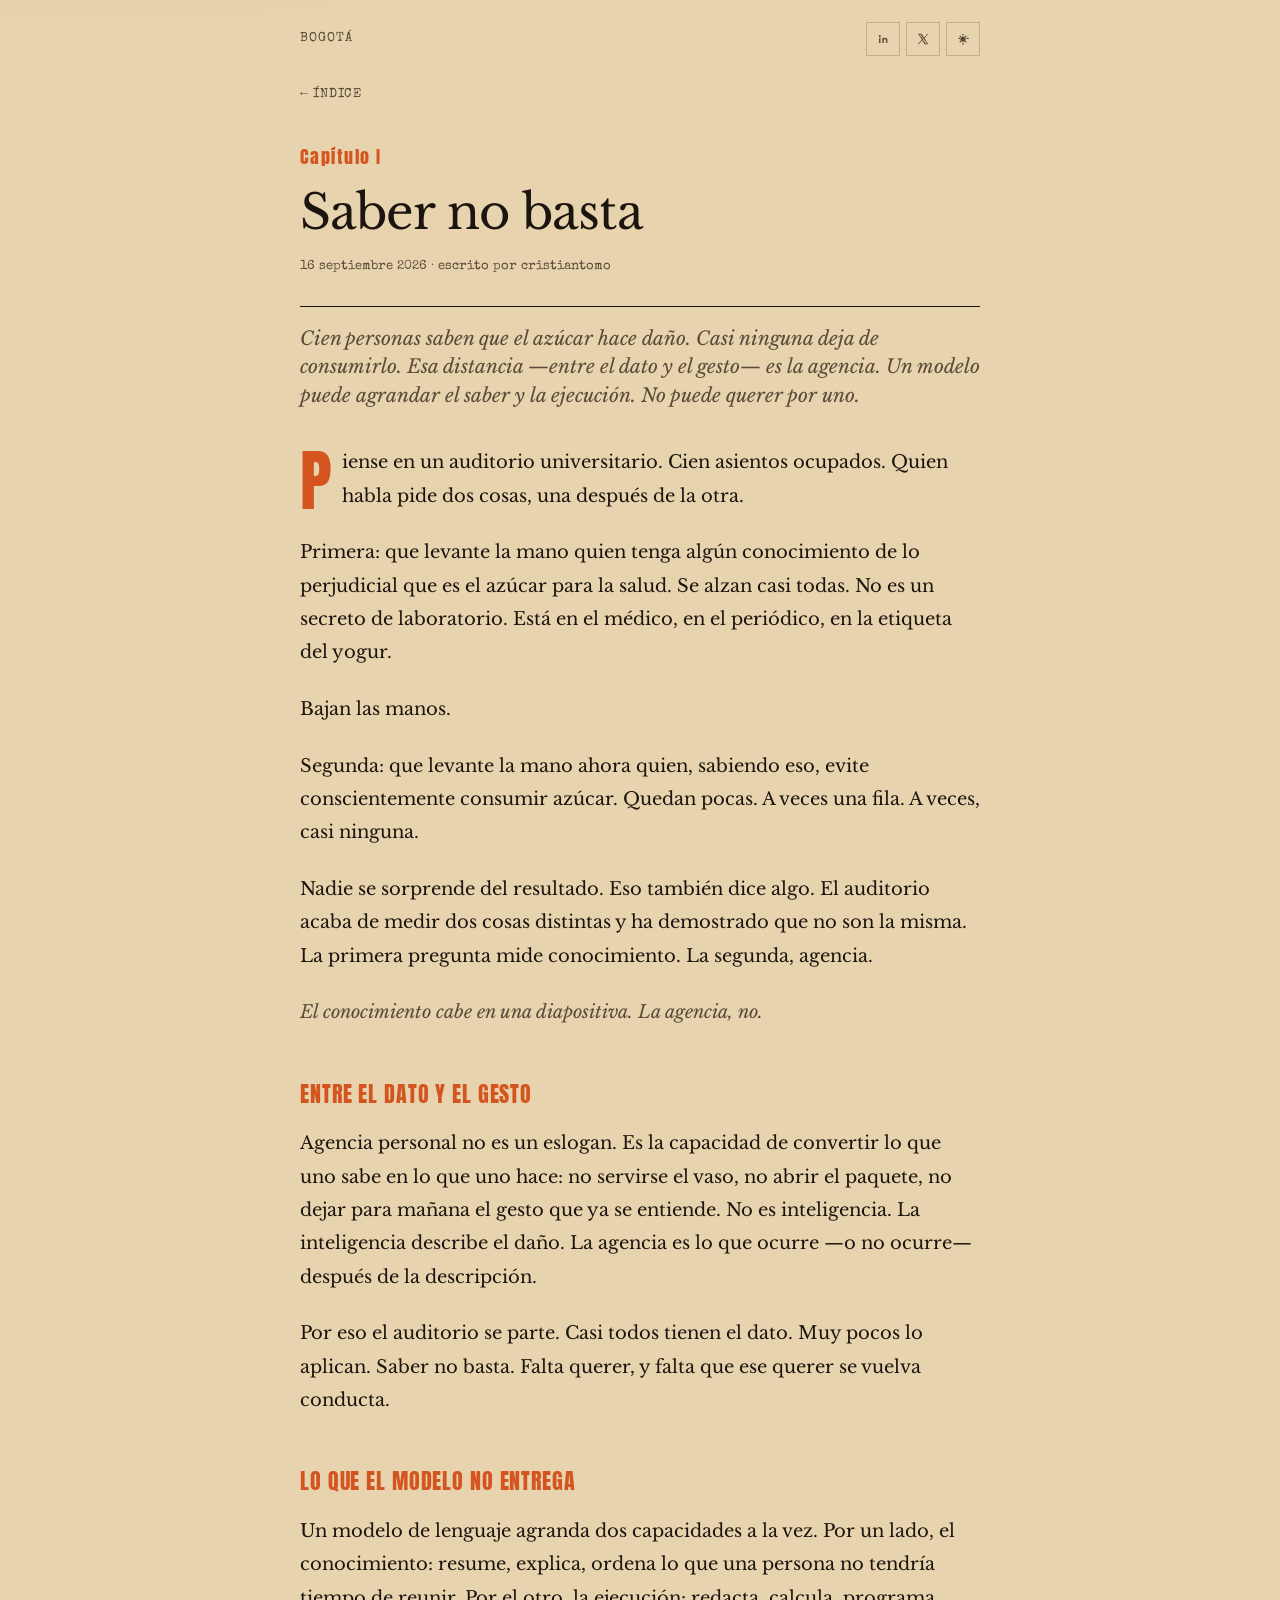
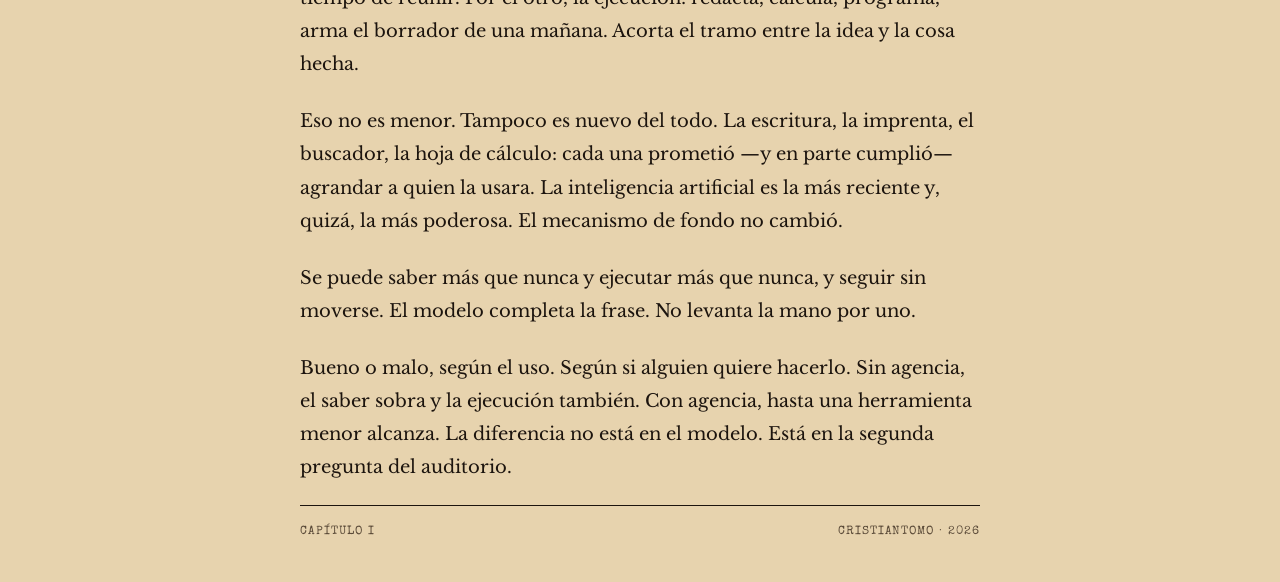
==== agencia.html @ 36dd3408 "Primera versión del blog Inteligencia Natural. Índice, plantilla de entradas, primera nota sobre age" ====
<!DOCTYPE html>
<html lang="es" data-theme="light">
<head>
  <meta charset="UTF-8">
  <meta name="viewport" content="width=device-width, initial-scale=1.0">
  <title>Saber no basta — Inteligencia Natural</title>
  <link rel="preconnect" href="https://fonts.googleapis.com">
  <link rel="preconnect" href="https://fonts.gstatic.com" crossorigin>
  <link href="https://fonts.googleapis.com/css2?family=Anton&family=Libre+Baskerville:ital,wght@0,400;0,700;1,400&family=Special+Elite&display=swap" rel="stylesheet">
  <link rel="stylesheet" href="styles.css">
</head>
<body>
  <header class="site-header">
    <div class="wrap-narrow header-bar">
      <a class="brand" href="index.html">Bogotá</a>
      <div class="header-actions">
        <a class="icon-btn" href="https://www.linkedin.com/" target="_blank" rel="noopener noreferrer" aria-label="LinkedIn">
          <svg viewBox="0 0 24 24" aria-hidden="true"><path d="M6.5 8.5A1.75 1.75 0 1 1 6.5 5a1.75 1.75 0 0 1 0 3.5ZM5.25 10h2.5v9h-2.5v-9ZM10.25 10H13v1.23c.4-.78 1.4-1.48 2.88-1.48 3.08 0 3.62 1.86 3.62 4.66V19h-2.5v-4.2c0-1.2-.02-2.74-1.67-2.74-1.67 0-1.93 1.3-1.93 2.65V19h-2.5v-9Z"/></svg>
        </a>
        <a class="icon-btn" href="https://x.com/" target="_blank" rel="noopener noreferrer" aria-label="Twitter / X">
          <svg viewBox="0 0 24 24" aria-hidden="true"><path d="M14.7 10.3 21.2 3h-1.54l-5.66 6.35L9.5 3H3.2l6.82 9.73L3.2 21h1.54l5.96-6.7L14.5 21h6.3l-6.1-10.7Zm-2.1 2.37-.7-.97L5.3 4.17h2.36l4.45 6.2.69.97 5.8 8.08h-2.36l-4.64-6.75Z"/></svg>
        </a>
        <button class="icon-btn" id="theme-toggle" type="button" aria-label="Cambiar tema">
          <svg viewBox="0 0 24 24" aria-hidden="true"><path d="M12 3a1 1 0 0 1 1 1v1.2a1 1 0 1 1-2 0V4a1 1 0 0 1 1-1Zm0 14.8a1 1 0 0 1 1 1V21a1 1 0 1 1-2 0v-2.2a1 1 0 0 1 1-1ZM4 11a1 1 0 0 1 1-1h1.2a1 1 0 1 1 0 2H5a1 1 0 0 1-1-1Zm13.8 0a1 1 0 0 1 1-1H21a1 1 0 1 1 0 2h-2.2a1 1 0 0 1-1-1ZM6.22 6.22a1 1 0 0 1 1.42 0l.85.85a1 1 0 0 1-1.42 1.42l-.85-.85a1 1 0 0 1 0-1.42Zm9.29 9.29a1 1 0 0 1 1.42 0l.85.85a1 1 0 1 1-1.42 1.42l-.85-.85a1 1 0 0 1 0-1.42ZM17.78 6.22a1 1 0 0 1 0 1.42l-.85.85a1 1 0 1 1-1.42-1.42l.85-.85a1 1 0 0 1 1.42 0ZM8.49 15.51a1 1 0 0 1 0 1.42l-.85.85a1 1 0 1 1-1.42-1.42l.85-.85a1 1 0 0 1 1.42 0ZM12 7.5A4.5 4.5 0 1 1 7.5 12 4.5 4.5 0 0 1 12 7.5Z"/></svg>
        </button>
      </div>
    </div>
  </header>

  <main class="wrap-narrow">
    <a class="back" href="index.html">← Índice</a>

    <header class="article-header">
      <p class="chapter-label">Capítulo I</p>
      <h1>Saber no basta</h1>
      <p class="dateline">16 septiembre 2026 · escrito por cristiantomo</p>
      <p class="summary">Cien personas saben que el azúcar hace daño. Casi ninguna deja de consumirlo. Esa distancia —entre el dato y el gesto— es la agencia. Un modelo puede agrandar el saber y la ejecución. No puede querer por uno.</p>
    </header>

    <article class="article-body">
      <p>Piense en un auditorio universitario. Cien asientos ocupados. Quien habla pide dos cosas, una después de la otra.</p>
      <p>Primera: que levante la mano quien tenga algún conocimiento de lo perjudicial que es el azúcar para la salud. Se alzan casi todas. No es un secreto de laboratorio. Está en el médico, en el periódico, en la etiqueta del yogur.</p>
      <p>Bajan las manos.</p>
      <p>Segunda: que levante la mano ahora quien, sabiendo eso, evite conscientemente consumir azúcar. Quedan pocas. A veces una fila. A veces, casi ninguna.</p>
      <p>Nadie se sorprende del resultado. Eso también dice algo. El auditorio acaba de medir dos cosas distintas y ha demostrado que no son la misma. La primera pregunta mide conocimiento. La segunda, agencia.</p>
      <p class="ash">El conocimiento cabe en una diapositiva. La agencia, no.</p>
      <h2>Entre el dato y el gesto</h2>
      <p>Agencia personal no es un eslogan. Es la capacidad de convertir lo que uno sabe en lo que uno hace: no servirse el vaso, no abrir el paquete, no dejar para mañana el gesto que ya se entiende. No es inteligencia. La inteligencia describe el daño. La agencia es lo que ocurre —o no ocurre— después de la descripción.</p>
      <p>Por eso el auditorio se parte. Casi todos tienen el dato. Muy pocos lo aplican. Saber no basta. Falta querer, y falta que ese querer se vuelva conducta.</p>
      <h2>Lo que el modelo no entrega</h2>
      <p>Un modelo de lenguaje agranda dos capacidades a la vez. Por un lado, el conocimiento: resume, explica, ordena lo que una persona no tendría tiempo de reunir. Por el otro, la ejecución: redacta, calcula, programa, arma el borrador de una mañana. Acorta el tramo entre la idea y la cosa hecha.</p>
      <p>Eso no es menor. Tampoco es nuevo del todo. La escritura, la imprenta, el buscador, la hoja de cálculo: cada una prometió —y en parte cumplió— agrandar a quien la usara. La inteligencia artificial es la más reciente y, quizá, la más poderosa. El mecanismo de fondo no cambió.</p>
      <p>Se puede saber más que nunca y ejecutar más que nunca, y seguir sin moverse. El modelo completa la frase. No levanta la mano por uno.</p>
      <p>Bueno o malo, según el uso. Según si alguien quiere hacerlo. Sin agencia, el saber sobra y la ejecución también. Con agencia, hasta una herramienta menor alcanza. La diferencia no está en el modelo. Está en la segunda pregunta del auditorio.</p>
    </article>
  </main>

  <div class="wrap-narrow">
    <footer>
      <span>Capítulo I</span>
      <span>cristiantomo · 2026</span>
    </footer>
  </div>

  <script src="theme.js"></script>
</body>
</html>
---- styles.css ----
:root {
  --paper: #e7d3ae;
  --paper-2: #ddc49a;
  --ink: #1c140e;
  --ink-soft: #5a4a38;
  --sunset: #d4551f;
  --whiskey: #2a1b13;
  --pool: #2a5360;
  --line: #c7ad80;
  --max: 680px;
  --wide: 920px;
}

[data-theme="dark"] {
  --paper: #1c140e;
  --paper-2: #2a1b13;
  --ink: #ead7b4;
  --ink-soft: #b79a72;
  --sunset: #e86a36;
  --whiskey: #120c08;
  --pool: #8eb4c0;
  --line: #4a3826;
}

* {
  box-sizing: border-box;
  margin: 0;
  padding: 0;
}

html {
  scroll-behavior: smooth;
}

body {
  font-family: "Libre Baskerville", Georgia, serif;
  background:
    radial-gradient(1200px 500px at 10% -10%, rgba(212, 85, 31, 0.16), transparent 50%),
    var(--paper);
  color: var(--ink);
  min-height: 100vh;
  line-height: 1.7;
  -webkit-font-smoothing: antialiased;
}

a {
  color: inherit;
  text-decoration: none;
}

.wrap {
  width: min(var(--wide), calc(100% - 56px));
  margin: 0 auto;
}

.wrap-narrow {
  width: min(var(--max), calc(100% - 56px));
  margin: 0 auto;
}

.stamp {
  font-family: "Special Elite", "Courier New", monospace;
}

/* Header */
.site-header {
  padding: 22px 0 18px;
}

.header-bar {
  display: flex;
  align-items: center;
  justify-content: space-between;
  gap: 16px;
}

.brand {
  font-family: "Special Elite", "Courier New", monospace;
  font-size: 13px;
  letter-spacing: 0.08em;
  text-transform: uppercase;
  color: var(--ink-soft);
}

.brand:hover {
  color: var(--sunset);
}

.header-actions {
  display: flex;
  gap: 6px;
}

.icon-btn {
  width: 34px;
  height: 34px;
  display: grid;
  place-items: center;
  border: 1px solid var(--line);
  background: transparent;
  color: var(--ink-soft);
  cursor: pointer;
}

.icon-btn:hover {
  color: var(--ink);
  border-color: var(--ink);
}

.icon-btn svg {
  width: 14px;
  height: 14px;
  fill: currentColor;
}

/* Cover — paperback */
.cover {
  padding: 40px 0 20px;
}

.cover-kicker {
  font-family: "Special Elite", "Courier New", monospace;
  font-size: 13px;
  letter-spacing: 0.14em;
  text-transform: uppercase;
  color: var(--sunset);
  margin-bottom: 18px;
}

.cover h1 {
  font-family: "Anton", Impact, sans-serif;
  font-weight: 400;
  font-size: clamp(52px, 11vw, 104px);
  letter-spacing: 0.01em;
  line-height: 0.86;
  text-transform: uppercase;
}

.cover h1 span {
  color: var(--sunset);
}

.dedication {
  margin-top: 28px;
  max-width: 28ch;
  font-size: 18px;
  font-style: italic;
  color: var(--ink-soft);
}

.byline {
  margin-top: 26px;
  font-family: "Special Elite", "Courier New", monospace;
  font-size: 15px;
}

.byline strong {
  color: var(--sunset);
  font-weight: 400;
}

.rule {
  margin: 36px 0 0;
  border: 0;
  border-top: 1px solid var(--ink);
}

/* TOC */
.toc {
  padding: 8px 0 80px;
}

.toc-label {
  font-family: "Special Elite", "Courier New", monospace;
  font-size: 12px;
  letter-spacing: 0.16em;
  text-transform: uppercase;
  color: var(--ink-soft);
  padding: 22px 0 6px;
}

.chapter {
  display: grid;
  grid-template-columns: 88px 1fr;
  gap: 18px;
  padding: 26px 0;
  border-bottom: 1px dashed var(--line);
}

.chapter-num {
  font-family: "Anton", Impact, sans-serif;
  font-size: 28px;
  letter-spacing: 0.04em;
  color: var(--sunset);
  padding-top: 4px;
}

.chapter h2 {
  font-size: 26px;
  font-weight: 400;
  letter-spacing: -0.02em;
  line-height: 1.25;
}

.chapter:hover h2 {
  color: var(--sunset);
}

.chapter p {
  margin-top: 8px;
  color: var(--ink-soft);
  font-size: 15px;
  max-width: 48ch;
}

.chapter-meta {
  display: block;
  margin-top: 10px;
  font-family: "Special Elite", "Courier New", monospace;
  font-size: 12px;
  color: var(--ink-soft);
}

/* Article */
.back {
  display: inline-block;
  margin: 10px 0 36px;
  font-family: "Special Elite", "Courier New", monospace;
  font-size: 13px;
  letter-spacing: 0.06em;
  text-transform: uppercase;
  color: var(--ink-soft);
}

.back:hover {
  color: var(--sunset);
}

.chapter-label {
  font-family: "Anton", Impact, sans-serif;
  font-size: 18px;
  letter-spacing: 0.08em;
  color: var(--sunset);
  margin-bottom: 12px;
}

.article-header h1 {
  font-size: clamp(32px, 6vw, 48px);
  font-weight: 400;
  letter-spacing: -0.02em;
  line-height: 1.15;
}

.dateline {
  margin-top: 16px;
  font-family: "Special Elite", "Courier New", monospace;
  font-size: 13px;
  color: var(--ink-soft);
}

.summary {
  margin: 28px 0 0;
  padding: 18px 0 0;
  border-top: 1px solid var(--ink);
  font-size: 19px;
  font-style: italic;
  line-height: 1.5;
  color: var(--ink-soft);
}

.article-body {
  padding: 36px 0 20px;
  font-size: 18px;
  line-height: 1.85;
}

.article-body p:first-child::first-letter {
  font-family: "Anton", Impact, sans-serif;
  font-size: 4.2rem;
  float: left;
  line-height: 0.75;
  padding: 10px 10px 0 0;
  color: var(--sunset);
}

.article-body p + p {
  margin-top: 1.3em;
}

.article-body h2 {
  font-family: "Anton", Impact, sans-serif;
  font-weight: 400;
  font-size: 22px;
  letter-spacing: 0.04em;
  text-transform: uppercase;
  margin: 2em 0 0.6em;
  color: var(--sunset);
}

.ash {
  margin: 1.6em 0;
  font-style: italic;
  color: var(--ink-soft);
}

.next {
  display: block;
  padding: 24px 0 80px;
  border-top: 1px solid var(--ink);
  font-family: "Special Elite", "Courier New", monospace;
}

.next small {
  display: block;
  letter-spacing: 0.12em;
  text-transform: uppercase;
  font-size: 11px;
  color: var(--sunset);
  margin-bottom: 8px;
}

.next strong {
  font-family: "Libre Baskerville", Georgia, serif;
  font-size: 22px;
  font-weight: 400;
}

.next:hover strong {
  color: var(--sunset);
}

footer {
  border-top: 1px solid var(--ink);
  padding: 16px 0 40px;
  font-family: "Special Elite", "Courier New", monospace;
  font-size: 12px;
  letter-spacing: 0.08em;
  text-transform: uppercase;
  color: var(--ink-soft);
  display: flex;
  justify-content: space-between;
  gap: 12px;
}

@media (max-width: 720px) {
  .wrap,
  .wrap-narrow {
    width: min(100% - 36px, var(--wide));
  }

  .chapter {
    grid-template-columns: 64px 1fr;
  }

  .article-body {
    font-size: 17px;
  }
}
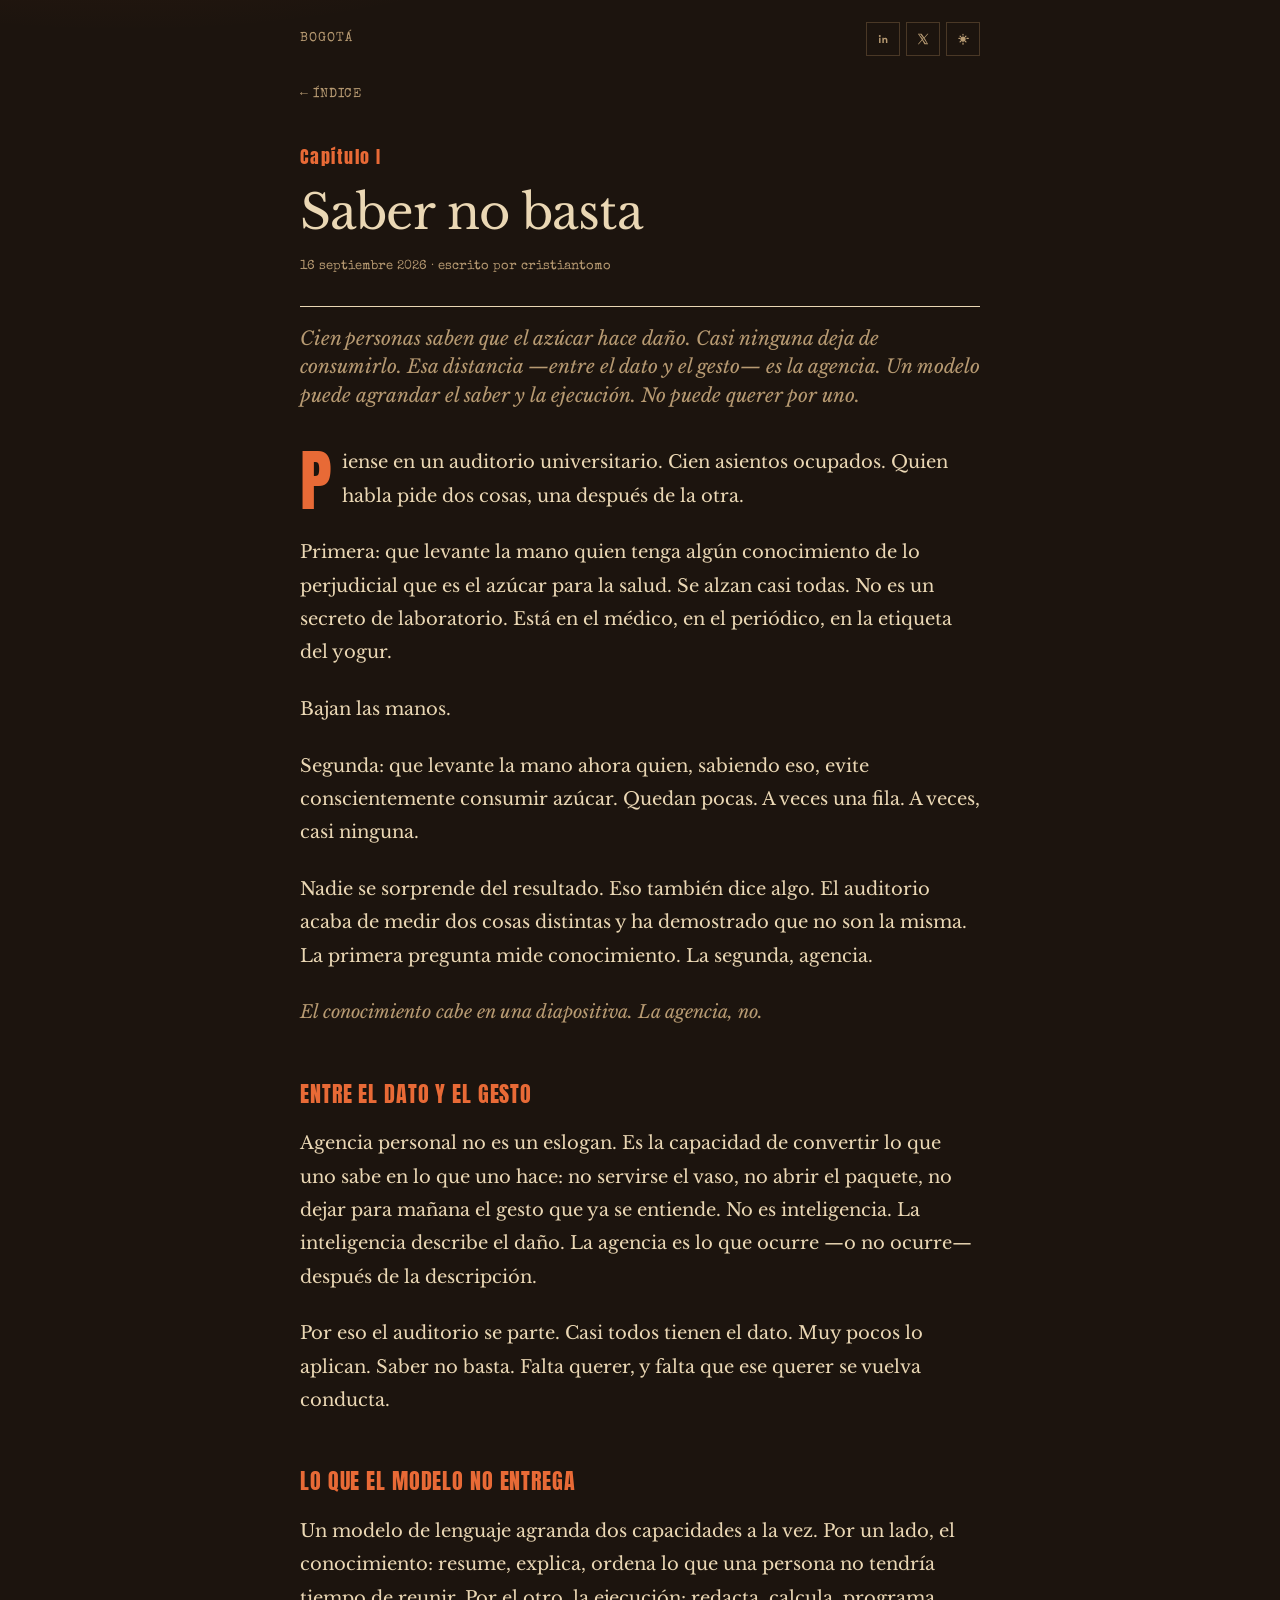
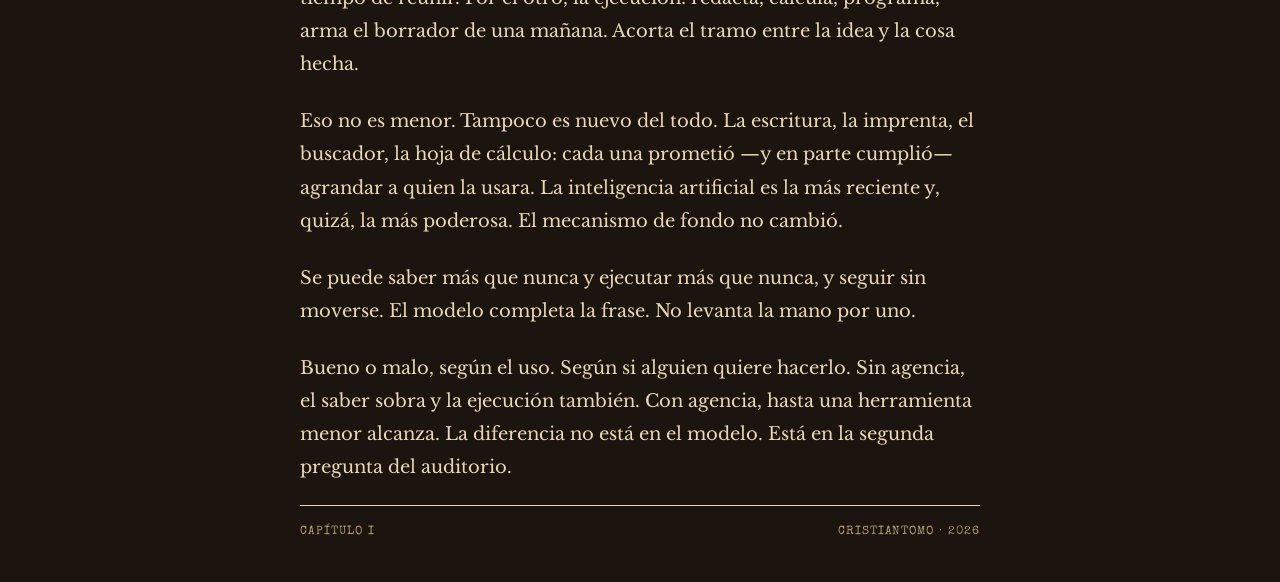
==== commit 2dc82c7d: "Ajusta portada, perfiles y tema oscuro por defecto. Mueve LinkedIn y X junto al byline, enlaza los p" ====
--- a/agencia.html
+++ b/agencia.html
@@ -1,5 +1,5 @@
 <!DOCTYPE html>
-<html lang="es" data-theme="light">
+<html lang="es" data-theme="dark">
 <head>
   <meta charset="UTF-8">
   <meta name="viewport" content="width=device-width, initial-scale=1.0">
@@ -14,10 +14,10 @@
     <div class="wrap-narrow header-bar">
       <a class="brand" href="index.html">Bogotá</a>
       <div class="header-actions">
-        <a class="icon-btn" href="https://www.linkedin.com/" target="_blank" rel="noopener noreferrer" aria-label="LinkedIn">
+        <a class="icon-btn" href="https://www.linkedin.com/in/cristiantomo/" target="_blank" rel="noopener noreferrer" aria-label="LinkedIn">
           <svg viewBox="0 0 24 24" aria-hidden="true"><path d="M6.5 8.5A1.75 1.75 0 1 1 6.5 5a1.75 1.75 0 0 1 0 3.5ZM5.25 10h2.5v9h-2.5v-9ZM10.25 10H13v1.23c.4-.78 1.4-1.48 2.88-1.48 3.08 0 3.62 1.86 3.62 4.66V19h-2.5v-4.2c0-1.2-.02-2.74-1.67-2.74-1.67 0-1.93 1.3-1.93 2.65V19h-2.5v-9Z"/></svg>
         </a>
-        <a class="icon-btn" href="https://x.com/" target="_blank" rel="noopener noreferrer" aria-label="Twitter / X">
+        <a class="icon-btn" href="https://x.com/cristiantomo" target="_blank" rel="noopener noreferrer" aria-label="Twitter / X">
           <svg viewBox="0 0 24 24" aria-hidden="true"><path d="M14.7 10.3 21.2 3h-1.54l-5.66 6.35L9.5 3H3.2l6.82 9.73L3.2 21h1.54l5.96-6.7L14.5 21h6.3l-6.1-10.7Zm-2.1 2.37-.7-.97L5.3 4.17h2.36l4.45 6.2.69.97 5.8 8.08h-2.36l-4.64-6.75Z"/></svg>
         </a>
         <button class="icon-btn" id="theme-toggle" type="button" aria-label="Cambiar tema">
--- a/styles.css
+++ b/styles.css
@@ -148,10 +148,22 @@
   color: var(--ink-soft);
 }
 
+.byline-row {
+  display: flex;
+  align-items: center;
+  flex-wrap: wrap;
+  gap: 12px 14px;
+  margin-top: 26px;
+}
+
 .byline {
-  margin-top: 26px;
   font-family: "Special Elite", "Courier New", monospace;
   font-size: 15px;
+}
+
+.byline-actions {
+  display: flex;
+  gap: 6px;
 }
 
 .byline strong {
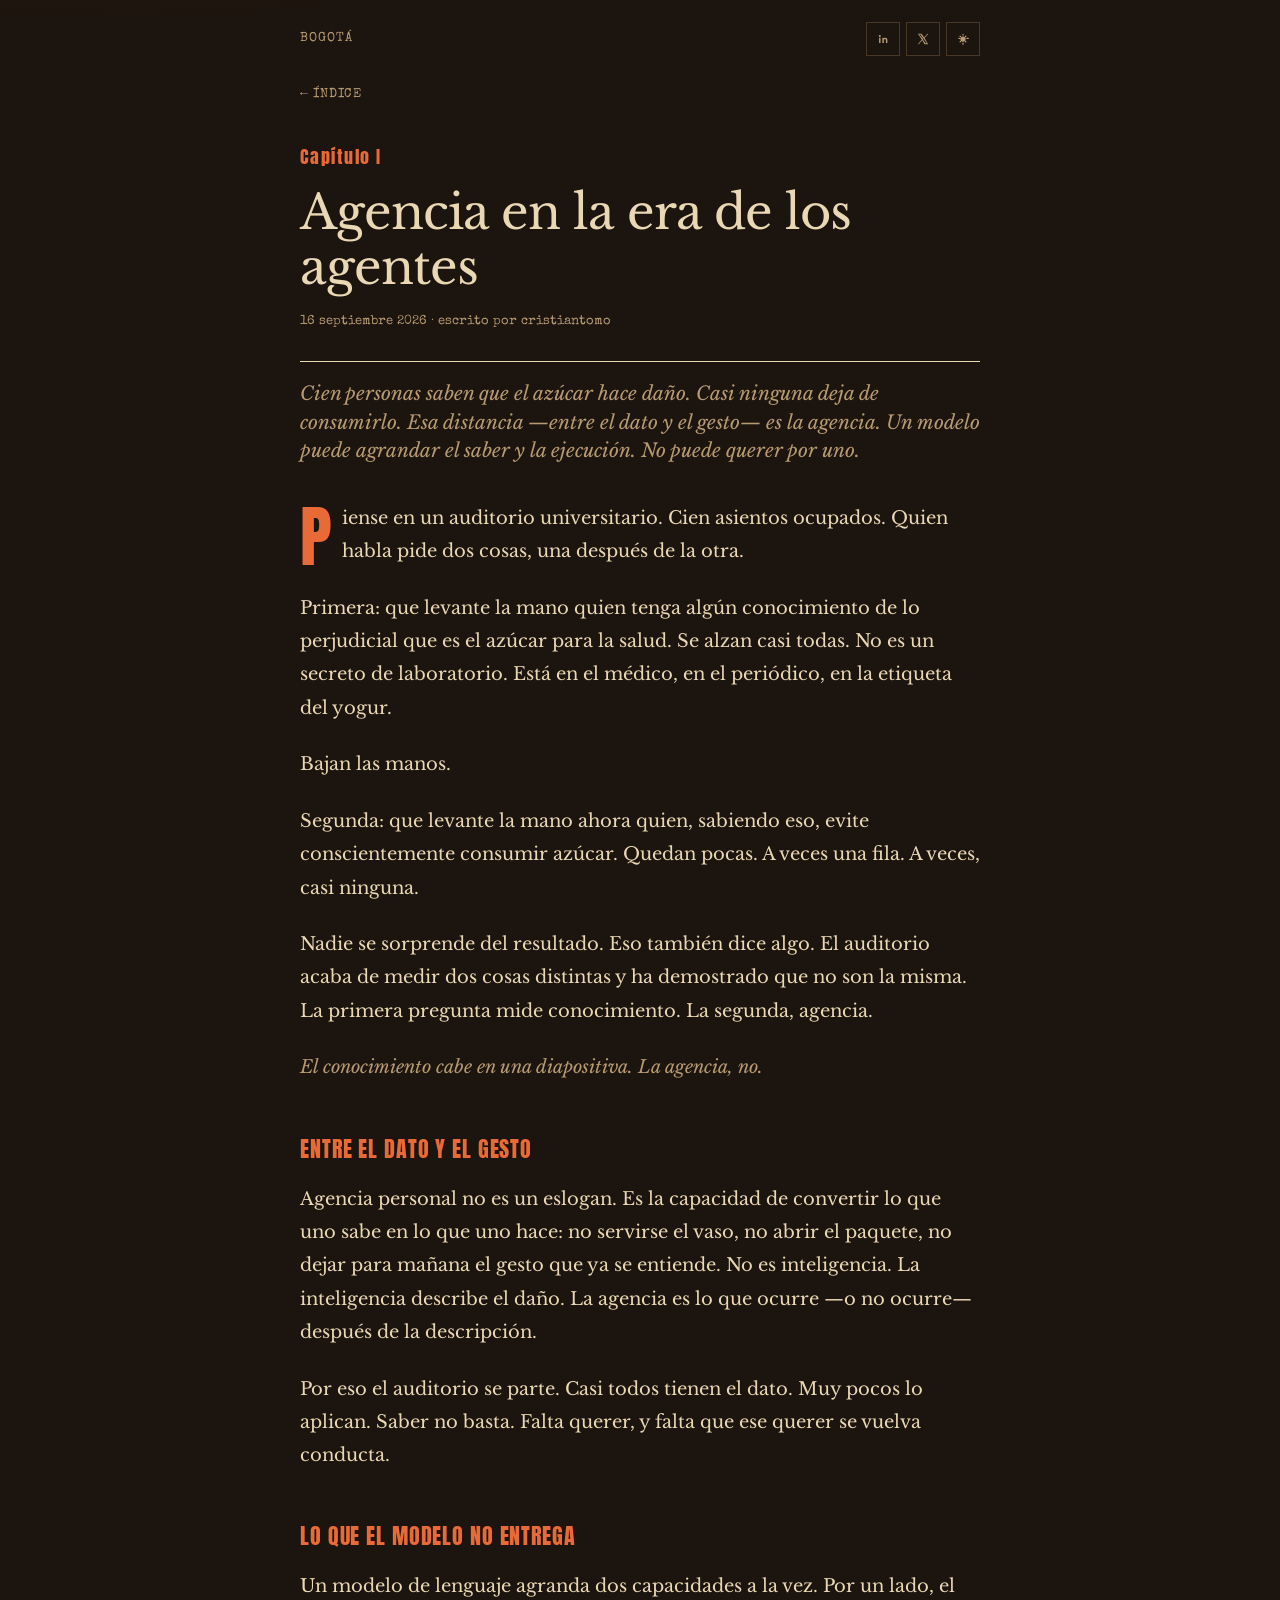
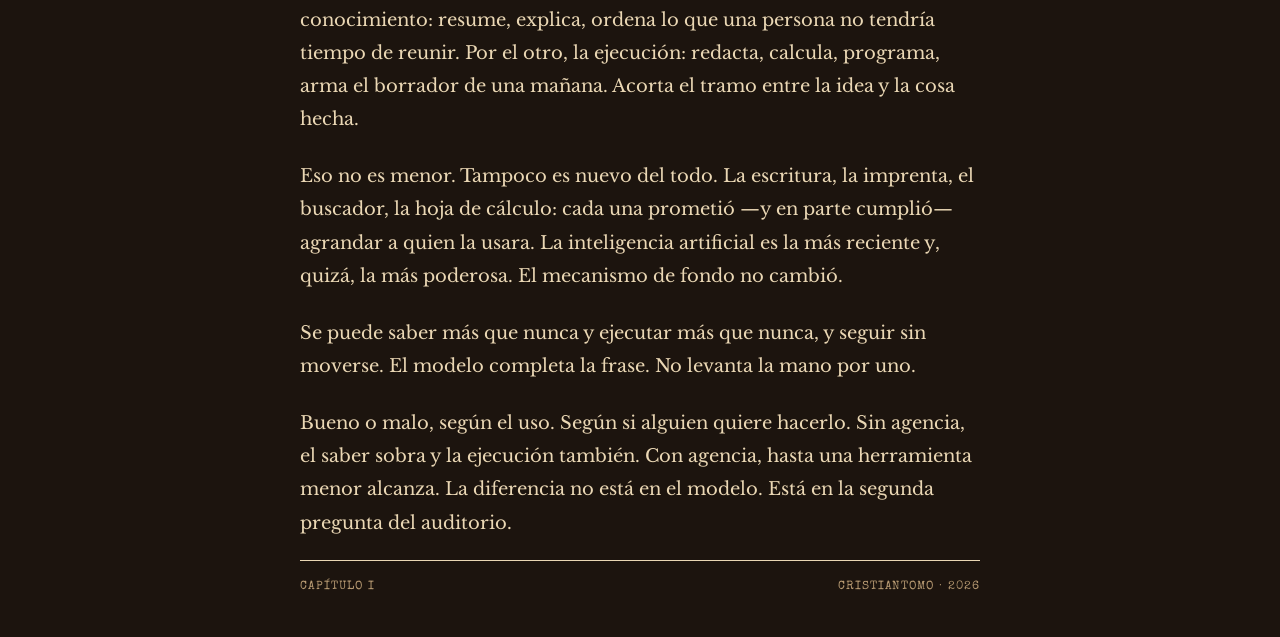
==== commit f5291cac: "Renombra el Capítulo I a Agencia en la era de los agentes." ====
--- a/agencia.html
+++ b/agencia.html
@@ -3,7 +3,7 @@
 <head>
   <meta charset="UTF-8">
   <meta name="viewport" content="width=device-width, initial-scale=1.0">
-  <title>Saber no basta — Inteligencia Natural</title>
+  <title>Agencia en la era de los agentes — Inteligencia Natural</title>
   <link rel="preconnect" href="https://fonts.googleapis.com">
   <link rel="preconnect" href="https://fonts.gstatic.com" crossorigin>
   <link href="https://fonts.googleapis.com/css2?family=Anton&family=Libre+Baskerville:ital,wght@0,400;0,700;1,400&family=Special+Elite&display=swap" rel="stylesheet">
@@ -32,7 +32,7 @@
 
     <header class="article-header">
       <p class="chapter-label">Capítulo I</p>
-      <h1>Saber no basta</h1>
+      <h1>Agencia en la era de los agentes</h1>
       <p class="dateline">16 septiembre 2026 · escrito por cristiantomo</p>
       <p class="summary">Cien personas saben que el azúcar hace daño. Casi ninguna deja de consumirlo. Esa distancia —entre el dato y el gesto— es la agencia. Un modelo puede agrandar el saber y la ejecución. No puede querer por uno.</p>
     </header>
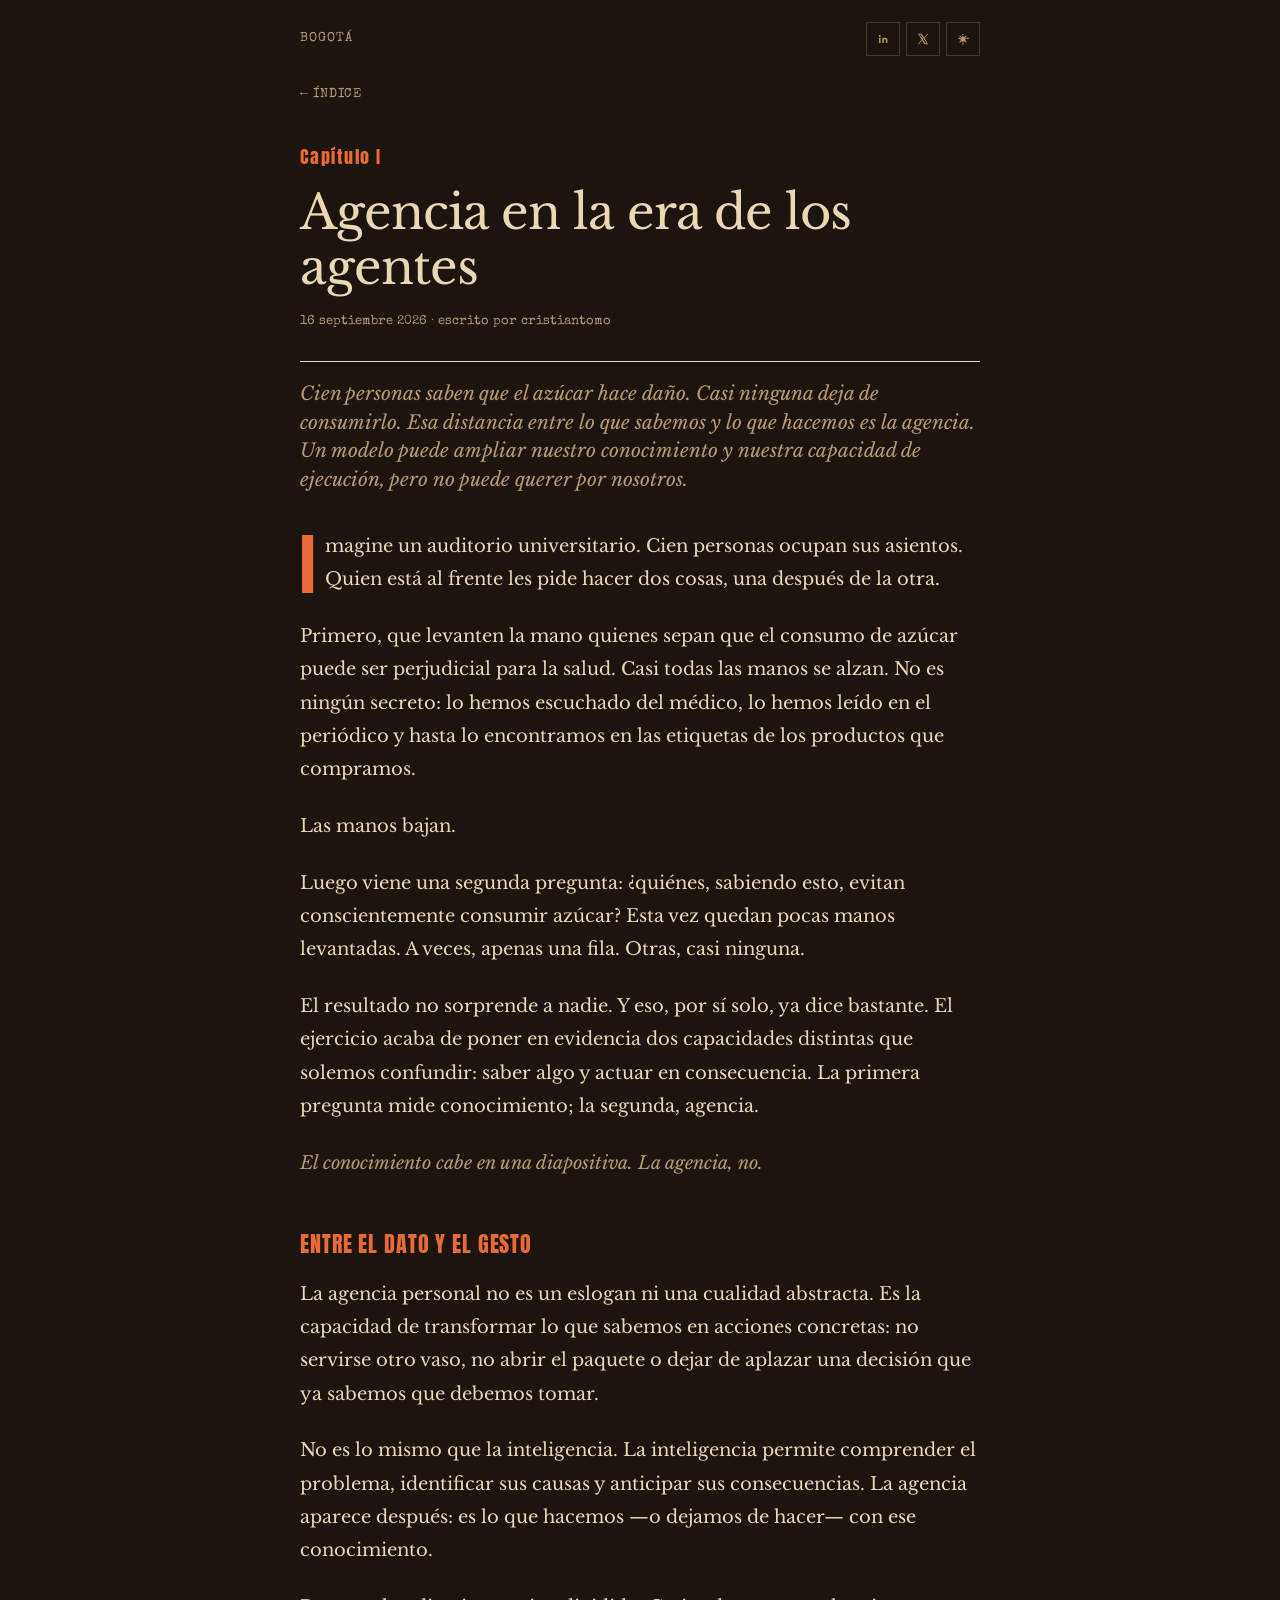
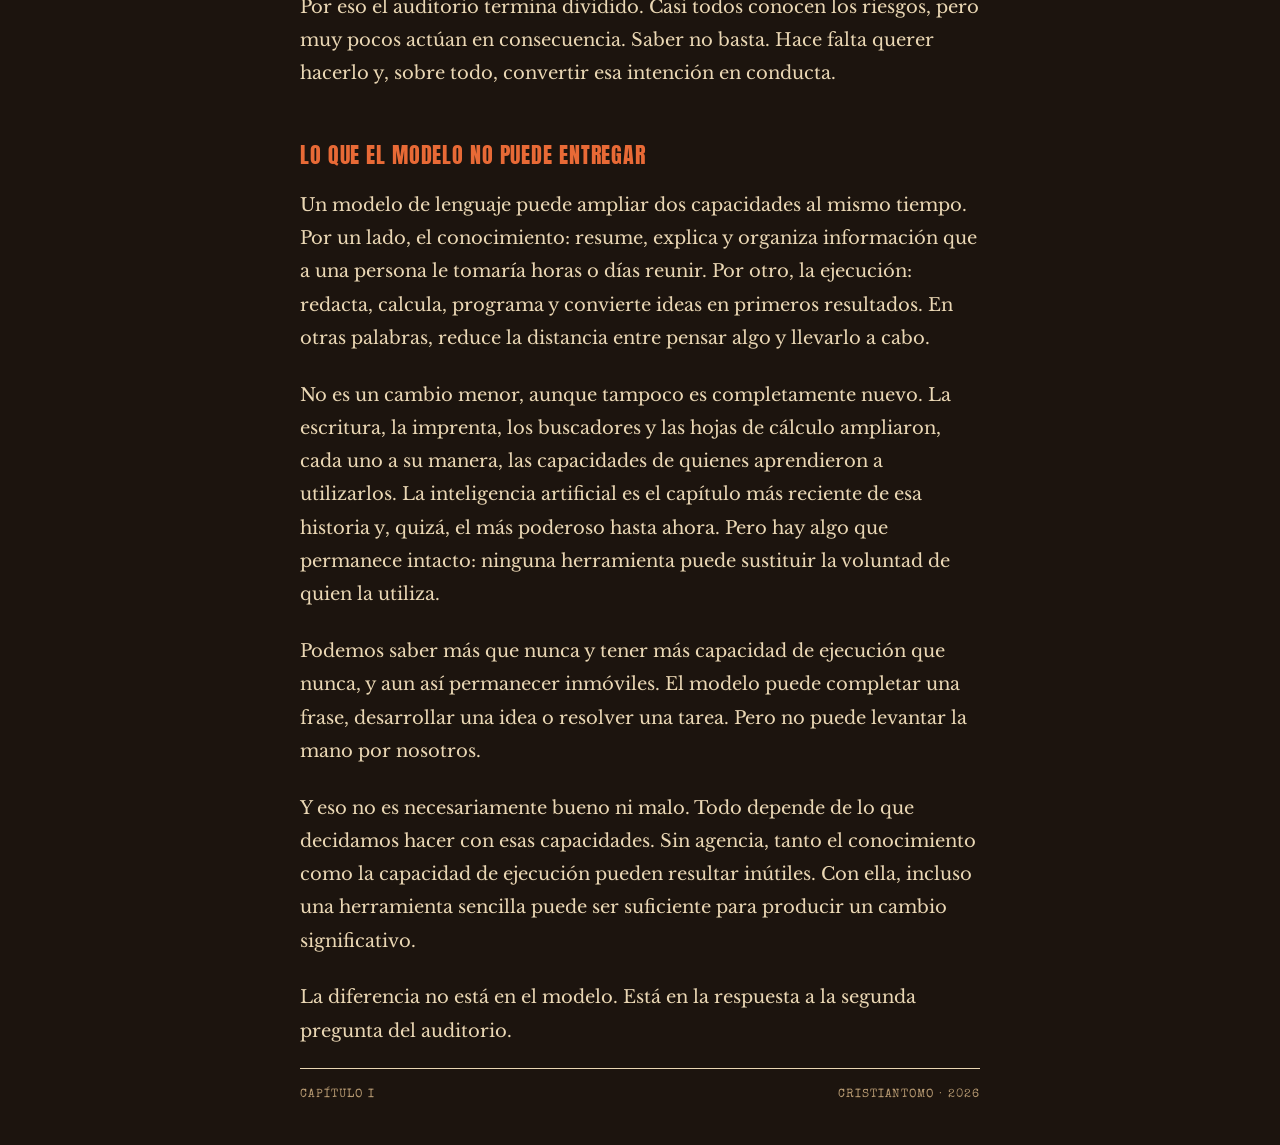
==== commit 6c0d6c2c: "Reescribe el Capítulo I con el texto nuevo sobre agencia." ====
--- a/agencia.html
+++ b/agencia.html
@@ -34,24 +34,26 @@
       <p class="chapter-label">Capítulo I</p>
       <h1>Agencia en la era de los agentes</h1>
       <p class="dateline">16 septiembre 2026 · escrito por cristiantomo</p>
-      <p class="summary">Cien personas saben que el azúcar hace daño. Casi ninguna deja de consumirlo. Esa distancia —entre el dato y el gesto— es la agencia. Un modelo puede agrandar el saber y la ejecución. No puede querer por uno.</p>
+      <p class="summary">Cien personas saben que el azúcar hace daño. Casi ninguna deja de consumirlo. Esa distancia entre lo que sabemos y lo que hacemos es la agencia. Un modelo puede ampliar nuestro conocimiento y nuestra capacidad de ejecución, pero no puede querer por nosotros.</p>
     </header>
 
     <article class="article-body">
-      <p>Piense en un auditorio universitario. Cien asientos ocupados. Quien habla pide dos cosas, una después de la otra.</p>
-      <p>Primera: que levante la mano quien tenga algún conocimiento de lo perjudicial que es el azúcar para la salud. Se alzan casi todas. No es un secreto de laboratorio. Está en el médico, en el periódico, en la etiqueta del yogur.</p>
-      <p>Bajan las manos.</p>
-      <p>Segunda: que levante la mano ahora quien, sabiendo eso, evite conscientemente consumir azúcar. Quedan pocas. A veces una fila. A veces, casi ninguna.</p>
-      <p>Nadie se sorprende del resultado. Eso también dice algo. El auditorio acaba de medir dos cosas distintas y ha demostrado que no son la misma. La primera pregunta mide conocimiento. La segunda, agencia.</p>
+      <p>Imagine un auditorio universitario. Cien personas ocupan sus asientos. Quien está al frente les pide hacer dos cosas, una después de la otra.</p>
+      <p>Primero, que levanten la mano quienes sepan que el consumo de azúcar puede ser perjudicial para la salud. Casi todas las manos se alzan. No es ningún secreto: lo hemos escuchado del médico, lo hemos leído en el periódico y hasta lo encontramos en las etiquetas de los productos que compramos.</p>
+      <p>Las manos bajan.</p>
+      <p>Luego viene una segunda pregunta: ¿quiénes, sabiendo esto, evitan conscientemente consumir azúcar? Esta vez quedan pocas manos levantadas. A veces, apenas una fila. Otras, casi ninguna.</p>
+      <p>El resultado no sorprende a nadie. Y eso, por sí solo, ya dice bastante. El ejercicio acaba de poner en evidencia dos capacidades distintas que solemos confundir: saber algo y actuar en consecuencia. La primera pregunta mide conocimiento; la segunda, agencia.</p>
       <p class="ash">El conocimiento cabe en una diapositiva. La agencia, no.</p>
       <h2>Entre el dato y el gesto</h2>
-      <p>Agencia personal no es un eslogan. Es la capacidad de convertir lo que uno sabe en lo que uno hace: no servirse el vaso, no abrir el paquete, no dejar para mañana el gesto que ya se entiende. No es inteligencia. La inteligencia describe el daño. La agencia es lo que ocurre —o no ocurre— después de la descripción.</p>
-      <p>Por eso el auditorio se parte. Casi todos tienen el dato. Muy pocos lo aplican. Saber no basta. Falta querer, y falta que ese querer se vuelva conducta.</p>
-      <h2>Lo que el modelo no entrega</h2>
-      <p>Un modelo de lenguaje agranda dos capacidades a la vez. Por un lado, el conocimiento: resume, explica, ordena lo que una persona no tendría tiempo de reunir. Por el otro, la ejecución: redacta, calcula, programa, arma el borrador de una mañana. Acorta el tramo entre la idea y la cosa hecha.</p>
-      <p>Eso no es menor. Tampoco es nuevo del todo. La escritura, la imprenta, el buscador, la hoja de cálculo: cada una prometió —y en parte cumplió— agrandar a quien la usara. La inteligencia artificial es la más reciente y, quizá, la más poderosa. El mecanismo de fondo no cambió.</p>
-      <p>Se puede saber más que nunca y ejecutar más que nunca, y seguir sin moverse. El modelo completa la frase. No levanta la mano por uno.</p>
-      <p>Bueno o malo, según el uso. Según si alguien quiere hacerlo. Sin agencia, el saber sobra y la ejecución también. Con agencia, hasta una herramienta menor alcanza. La diferencia no está en el modelo. Está en la segunda pregunta del auditorio.</p>
+      <p>La agencia personal no es un eslogan ni una cualidad abstracta. Es la capacidad de transformar lo que sabemos en acciones concretas: no servirse otro vaso, no abrir el paquete o dejar de aplazar una decisión que ya sabemos que debemos tomar.</p>
+      <p>No es lo mismo que la inteligencia. La inteligencia permite comprender el problema, identificar sus causas y anticipar sus consecuencias. La agencia aparece después: es lo que hacemos —o dejamos de hacer— con ese conocimiento.</p>
+      <p>Por eso el auditorio termina dividido. Casi todos conocen los riesgos, pero muy pocos actúan en consecuencia. Saber no basta. Hace falta querer hacerlo y, sobre todo, convertir esa intención en conducta.</p>
+      <h2>Lo que el modelo no puede entregar</h2>
+      <p>Un modelo de lenguaje puede ampliar dos capacidades al mismo tiempo. Por un lado, el conocimiento: resume, explica y organiza información que a una persona le tomaría horas o días reunir. Por otro, la ejecución: redacta, calcula, programa y convierte ideas en primeros resultados. En otras palabras, reduce la distancia entre pensar algo y llevarlo a cabo.</p>
+      <p>No es un cambio menor, aunque tampoco es completamente nuevo. La escritura, la imprenta, los buscadores y las hojas de cálculo ampliaron, cada uno a su manera, las capacidades de quienes aprendieron a utilizarlos. La inteligencia artificial es el capítulo más reciente de esa historia y, quizá, el más poderoso hasta ahora. Pero hay algo que permanece intacto: ninguna herramienta puede sustituir la voluntad de quien la utiliza.</p>
+      <p>Podemos saber más que nunca y tener más capacidad de ejecución que nunca, y aun así permanecer inmóviles. El modelo puede completar una frase, desarrollar una idea o resolver una tarea. Pero no puede levantar la mano por nosotros.</p>
+      <p>Y eso no es necesariamente bueno ni malo. Todo depende de lo que decidamos hacer con esas capacidades. Sin agencia, tanto el conocimiento como la capacidad de ejecución pueden resultar inútiles. Con ella, incluso una herramienta sencilla puede ser suficiente para producir un cambio significativo.</p>
+      <p>La diferencia no está en el modelo. Está en la respuesta a la segunda pregunta del auditorio.</p>
     </article>
   </main>
 
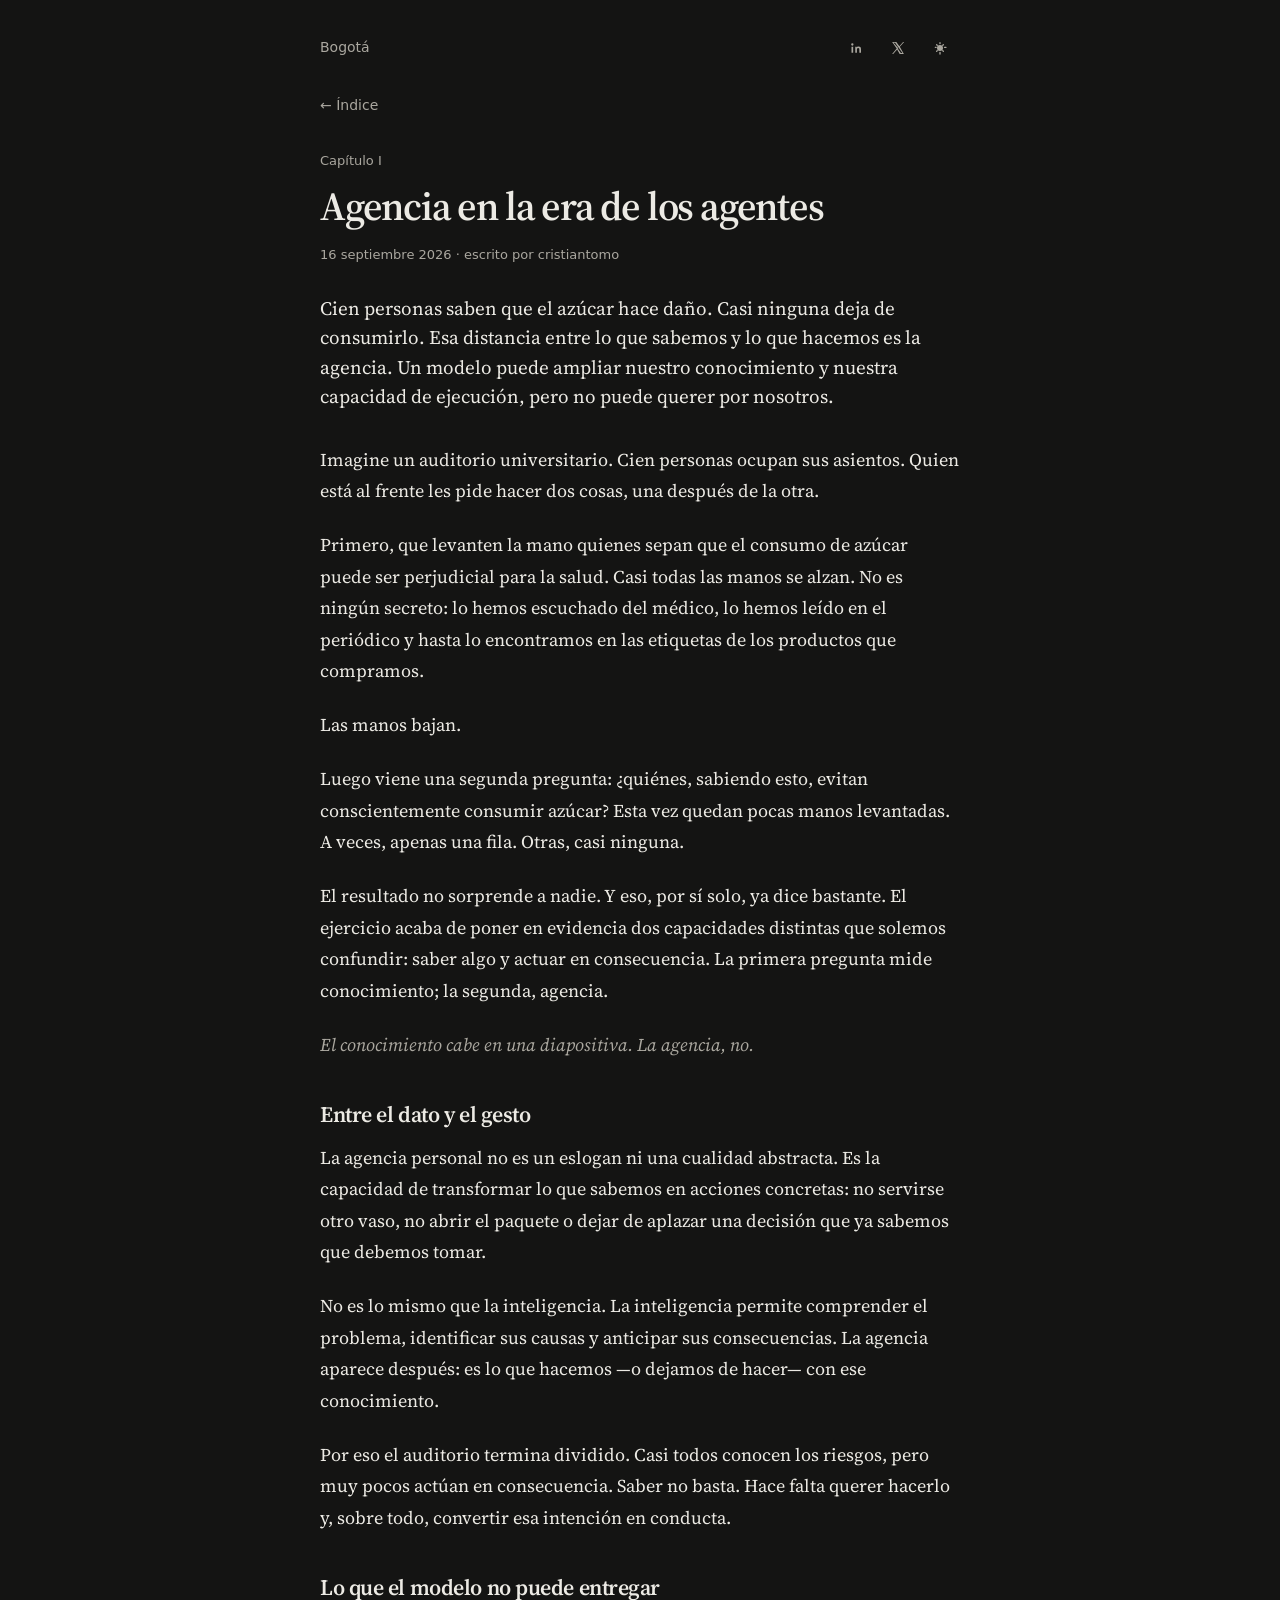
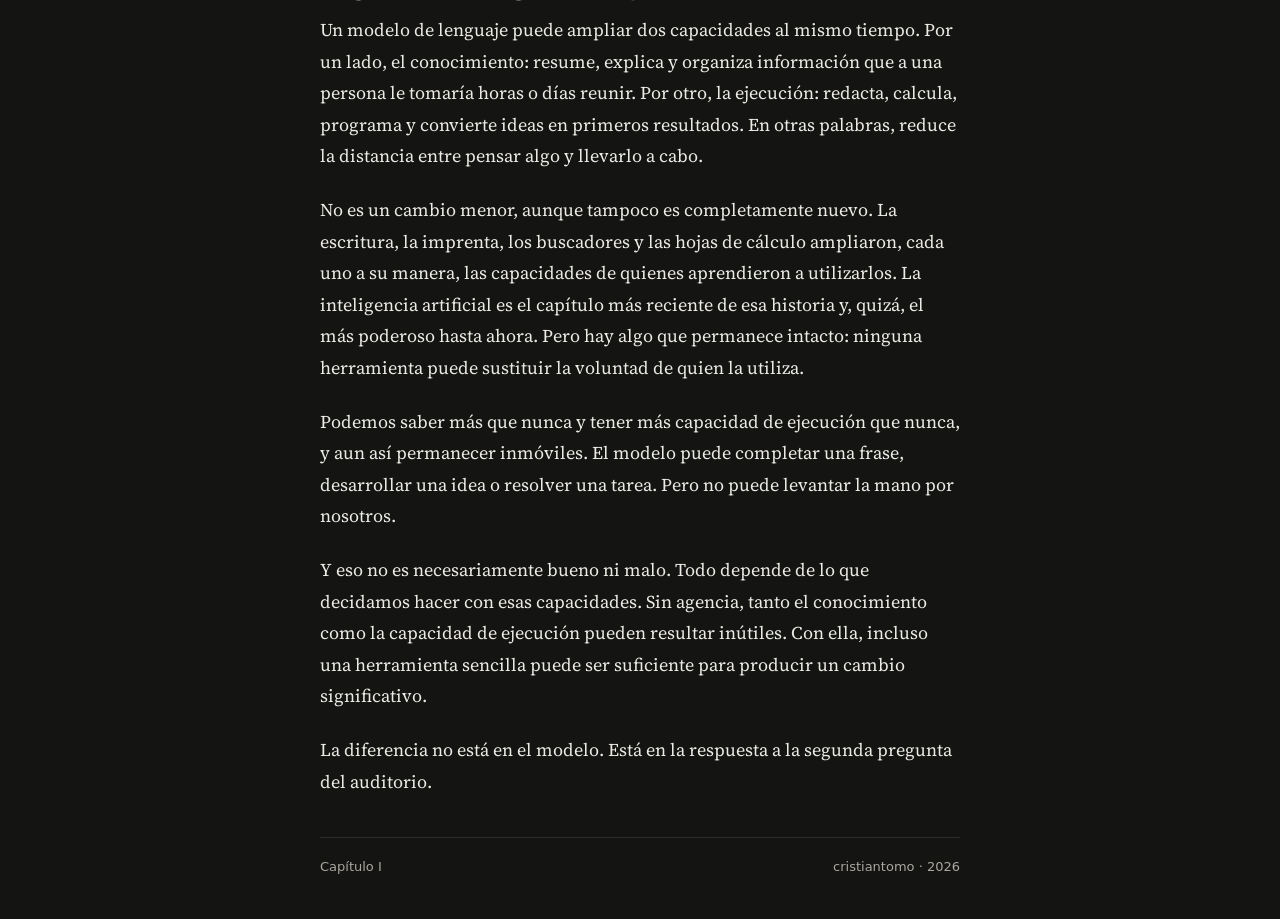
==== commit 0b9a01fc: "Simplifica el diseño a una columna mínima y responsiva." ====
--- a/agencia.html
+++ b/agencia.html
@@ -6,7 +6,7 @@
   <title>Agencia en la era de los agentes — Inteligencia Natural</title>
   <link rel="preconnect" href="https://fonts.googleapis.com">
   <link rel="preconnect" href="https://fonts.gstatic.com" crossorigin>
-  <link href="https://fonts.googleapis.com/css2?family=Anton&family=Libre+Baskerville:ital,wght@0,400;0,700;1,400&family=Special+Elite&display=swap" rel="stylesheet">
+  <link href="https://fonts.googleapis.com/css2?family=Source+Serif+4:ital,opsz,wght@0,8..60,400;0,8..60,600;1,8..60,400&display=swap" rel="stylesheet">
   <link rel="stylesheet" href="styles.css">
 </head>
 <body>
--- a/styles.css
+++ b/styles.css
@@ -1,25 +1,18 @@
 :root {
-  --paper: #e7d3ae;
-  --paper-2: #ddc49a;
-  --ink: #1c140e;
-  --ink-soft: #5a4a38;
-  --sunset: #d4551f;
-  --whiskey: #2a1b13;
-  --pool: #2a5360;
-  --line: #c7ad80;
-  --max: 680px;
-  --wide: 920px;
+  --paper: #f6f5f3;
+  --ink: #1c1c1c;
+  --ink-soft: #5e5d59;
+  --line: #e2e0db;
+  --max: 40rem;
+  --serif: "Source Serif 4", Georgia, "Iowan Old Style", serif;
+  --sans: system-ui, -apple-system, "Segoe UI", sans-serif;
 }
 
 [data-theme="dark"] {
-  --paper: #1c140e;
-  --paper-2: #2a1b13;
-  --ink: #ead7b4;
-  --ink-soft: #b79a72;
-  --sunset: #e86a36;
-  --whiskey: #120c08;
-  --pool: #8eb4c0;
-  --line: #4a3826;
+  --paper: #141413;
+  --ink: #eceae4;
+  --ink-soft: #aaa79f;
+  --line: #2c2c2a;
 }
 
 * {
@@ -33,14 +26,14 @@
 }
 
 body {
-  font-family: "Libre Baskerville", Georgia, serif;
-  background:
-    radial-gradient(1200px 500px at 10% -10%, rgba(212, 85, 31, 0.16), transparent 50%),
-    var(--paper);
+  font-family: var(--serif);
+  background: var(--paper);
   color: var(--ink);
   min-height: 100vh;
   line-height: 1.7;
   -webkit-font-smoothing: antialiased;
+  padding-left: env(safe-area-inset-left);
+  padding-right: env(safe-area-inset-right);
 }
 
 a {
@@ -48,23 +41,19 @@
   text-decoration: none;
 }
 
-.wrap {
-  width: min(var(--wide), calc(100% - 56px));
+:focus-visible {
+  outline: 2px solid var(--ink);
+  outline-offset: 3px;
+}
+
+.wrap,
+.wrap-narrow {
+  width: min(var(--max), calc(100% - 48px));
   margin: 0 auto;
 }
 
-.wrap-narrow {
-  width: min(var(--max), calc(100% - 56px));
-  margin: 0 auto;
-}
-
-.stamp {
-  font-family: "Special Elite", "Courier New", monospace;
-}
-
-/* Header */
 .site-header {
-  padding: 22px 0 18px;
+  padding: 28px 0 8px;
 }
 
 .header-bar {
@@ -74,29 +63,43 @@
   gap: 16px;
 }
 
+.brand,
+.cover-kicker,
+.toc-label,
+.byline,
+.dateline,
+.chapter-meta,
+.chapter-label,
+.back,
+.chapter-num,
+.next,
+footer {
+  font-family: var(--sans);
+}
+
 .brand {
-  font-family: "Special Elite", "Courier New", monospace;
-  font-size: 13px;
-  letter-spacing: 0.08em;
-  text-transform: uppercase;
+  font-size: 14px;
   color: var(--ink-soft);
 }
 
 .brand:hover {
-  color: var(--sunset);
-}
-
-.header-actions {
+  color: var(--ink);
+}
+
+.header-actions,
+.byline-actions {
   display: flex;
-  gap: 6px;
+  align-items: center;
+  gap: 2px;
 }
 
 .icon-btn {
-  width: 34px;
-  height: 34px;
+  width: 40px;
+  height: 40px;
   display: grid;
   place-items: center;
-  border: 1px solid var(--line);
+  border: 0;
+  border-radius: 8px;
   background: transparent;
   color: var(--ink-soft);
   cursor: pointer;
@@ -104,267 +107,242 @@
 
 .icon-btn:hover {
   color: var(--ink);
-  border-color: var(--ink);
+  background: color-mix(in srgb, var(--ink) 8%, transparent);
 }
 
 .icon-btn svg {
-  width: 14px;
-  height: 14px;
+  width: 16px;
+  height: 16px;
   fill: currentColor;
 }
 
-/* Cover — paperback */
 .cover {
-  padding: 40px 0 20px;
+  padding: 48px 0 8px;
 }
 
 .cover-kicker {
-  font-family: "Special Elite", "Courier New", monospace;
-  font-size: 13px;
-  letter-spacing: 0.14em;
-  text-transform: uppercase;
-  color: var(--sunset);
-  margin-bottom: 18px;
+  font-size: 13px;
+  color: var(--ink-soft);
+  margin-bottom: 12px;
 }
 
 .cover h1 {
-  font-family: "Anton", Impact, sans-serif;
-  font-weight: 400;
-  font-size: clamp(52px, 11vw, 104px);
-  letter-spacing: 0.01em;
-  line-height: 0.86;
-  text-transform: uppercase;
-}
-
-.cover h1 span {
-  color: var(--sunset);
+  font-weight: 600;
+  font-size: clamp(36px, 6vw, 52px);
+  letter-spacing: -0.03em;
+  line-height: 1.1;
+  text-wrap: balance;
 }
 
 .dedication {
-  margin-top: 28px;
-  max-width: 28ch;
+  margin-top: 22px;
   font-size: 18px;
-  font-style: italic;
-  color: var(--ink-soft);
+  line-height: 1.6;
+  color: var(--ink-soft);
+  text-wrap: pretty;
 }
 
 .byline-row {
   display: flex;
   align-items: center;
   flex-wrap: wrap;
-  gap: 12px 14px;
-  margin-top: 26px;
+  gap: 4px 8px;
+  margin-top: 22px;
 }
 
 .byline {
-  font-family: "Special Elite", "Courier New", monospace;
-  font-size: 15px;
-}
-
-.byline-actions {
-  display: flex;
-  gap: 6px;
+  font-size: 14px;
+  color: var(--ink-soft);
 }
 
 .byline strong {
-  color: var(--sunset);
-  font-weight: 400;
+  color: var(--ink);
+  font-weight: 600;
 }
 
 .rule {
   margin: 36px 0 0;
   border: 0;
-  border-top: 1px solid var(--ink);
-}
-
-/* TOC */
+  border-top: 1px solid var(--line);
+}
+
 .toc {
-  padding: 8px 0 80px;
+  padding: 8px 0 72px;
 }
 
 .toc-label {
-  font-family: "Special Elite", "Courier New", monospace;
-  font-size: 12px;
-  letter-spacing: 0.16em;
-  text-transform: uppercase;
-  color: var(--ink-soft);
-  padding: 22px 0 6px;
+  font-size: 13px;
+  color: var(--ink-soft);
+  padding: 28px 0 4px;
 }
 
 .chapter {
   display: grid;
-  grid-template-columns: 88px 1fr;
-  gap: 18px;
-  padding: 26px 0;
-  border-bottom: 1px dashed var(--line);
+  grid-template-columns: 2rem 1fr;
+  gap: 12px 16px;
+  padding: 22px 0;
+  border-bottom: 1px solid var(--line);
 }
 
 .chapter-num {
-  font-family: "Anton", Impact, sans-serif;
-  font-size: 28px;
-  letter-spacing: 0.04em;
-  color: var(--sunset);
-  padding-top: 4px;
+  font-size: 14px;
+  color: var(--ink-soft);
+  padding-top: 5px;
 }
 
 .chapter h2 {
-  font-size: 26px;
-  font-weight: 400;
+  font-size: clamp(22px, 3vw, 26px);
+  font-weight: 600;
   letter-spacing: -0.02em;
-  line-height: 1.25;
+  line-height: 1.3;
+  text-wrap: balance;
 }
 
 .chapter:hover h2 {
-  color: var(--sunset);
+  text-decoration: underline;
+  text-underline-offset: 3px;
 }
 
 .chapter p {
   margin-top: 8px;
   color: var(--ink-soft);
-  font-size: 15px;
-  max-width: 48ch;
+  font-size: 16px;
+  line-height: 1.6;
+  text-wrap: pretty;
 }
 
 .chapter-meta {
   display: block;
   margin-top: 10px;
-  font-family: "Special Elite", "Courier New", monospace;
-  font-size: 12px;
-  color: var(--ink-soft);
-}
-
-/* Article */
+  font-size: 13px;
+  color: var(--ink-soft);
+}
+
 .back {
   display: inline-block;
-  margin: 10px 0 36px;
-  font-family: "Special Elite", "Courier New", monospace;
-  font-size: 13px;
-  letter-spacing: 0.06em;
-  text-transform: uppercase;
+  margin: 18px 0 32px;
+  font-size: 14px;
   color: var(--ink-soft);
 }
 
 .back:hover {
-  color: var(--sunset);
+  color: var(--ink);
 }
 
 .chapter-label {
-  font-family: "Anton", Impact, sans-serif;
+  font-size: 13px;
+  color: var(--ink-soft);
+  margin-bottom: 10px;
+}
+
+.article-header h1 {
+  font-size: clamp(30px, 5vw, 40px);
+  font-weight: 600;
+  letter-spacing: -0.03em;
+  line-height: 1.2;
+  text-wrap: balance;
+}
+
+.dateline {
+  margin-top: 14px;
+  font-size: 13px;
+  color: var(--ink-soft);
+}
+
+.summary {
+  margin-top: 28px;
+  font-size: 19px;
+  line-height: 1.55;
+  text-wrap: pretty;
+}
+
+.article-body {
+  padding: 32px 0 12px;
   font-size: 18px;
-  letter-spacing: 0.08em;
-  color: var(--sunset);
-  margin-bottom: 12px;
-}
-
-.article-header h1 {
-  font-size: clamp(32px, 6vw, 48px);
-  font-weight: 400;
+  line-height: 1.75;
+}
+
+.article-body p + p {
+  margin-top: 1.25em;
+}
+
+.article-body h2 {
+  font-weight: 600;
+  font-size: 22px;
   letter-spacing: -0.02em;
-  line-height: 1.15;
-}
-
-.dateline {
-  margin-top: 16px;
-  font-family: "Special Elite", "Courier New", monospace;
-  font-size: 13px;
-  color: var(--ink-soft);
-}
-
-.summary {
-  margin: 28px 0 0;
-  padding: 18px 0 0;
-  border-top: 1px solid var(--ink);
-  font-size: 19px;
-  font-style: italic;
-  line-height: 1.5;
-  color: var(--ink-soft);
-}
-
-.article-body {
-  padding: 36px 0 20px;
-  font-size: 18px;
-  line-height: 1.85;
-}
-
-.article-body p:first-child::first-letter {
-  font-family: "Anton", Impact, sans-serif;
-  font-size: 4.2rem;
-  float: left;
-  line-height: 0.75;
-  padding: 10px 10px 0 0;
-  color: var(--sunset);
-}
-
-.article-body p + p {
-  margin-top: 1.3em;
-}
-
-.article-body h2 {
-  font-family: "Anton", Impact, sans-serif;
-  font-weight: 400;
-  font-size: 22px;
-  letter-spacing: 0.04em;
-  text-transform: uppercase;
-  margin: 2em 0 0.6em;
-  color: var(--sunset);
+  line-height: 1.3;
+  margin: 1.8em 0 0.6em;
+  text-wrap: balance;
 }
 
 .ash {
-  margin: 1.6em 0;
   font-style: italic;
   color: var(--ink-soft);
 }
 
 .next {
   display: block;
-  padding: 24px 0 80px;
-  border-top: 1px solid var(--ink);
-  font-family: "Special Elite", "Courier New", monospace;
+  margin-top: 28px;
+  padding: 22px 0 64px;
+  border-top: 1px solid var(--line);
 }
 
 .next small {
   display: block;
-  letter-spacing: 0.12em;
-  text-transform: uppercase;
-  font-size: 11px;
-  color: var(--sunset);
-  margin-bottom: 8px;
+  font-size: 13px;
+  color: var(--ink-soft);
+  margin-bottom: 6px;
 }
 
 .next strong {
-  font-family: "Libre Baskerville", Georgia, serif;
+  font-family: var(--serif);
   font-size: 22px;
-  font-weight: 400;
+  font-weight: 600;
+  letter-spacing: -0.02em;
 }
 
 .next:hover strong {
-  color: var(--sunset);
+  text-decoration: underline;
+  text-underline-offset: 3px;
 }
 
 footer {
-  border-top: 1px solid var(--ink);
-  padding: 16px 0 40px;
-  font-family: "Special Elite", "Courier New", monospace;
-  font-size: 12px;
-  letter-spacing: 0.08em;
-  text-transform: uppercase;
+  border-top: 1px solid var(--line);
+  margin-top: 28px;
+  padding: 18px 0 40px;
+  font-size: 13px;
   color: var(--ink-soft);
   display: flex;
   justify-content: space-between;
-  gap: 12px;
-}
-
-@media (max-width: 720px) {
+  flex-wrap: wrap;
+  gap: 8px 16px;
+}
+
+@media (max-width: 640px) {
   .wrap,
   .wrap-narrow {
-    width: min(100% - 36px, var(--wide));
-  }
-
-  .chapter {
-    grid-template-columns: 64px 1fr;
+    width: min(100% - 36px, var(--max));
+  }
+
+  .site-header {
+    padding-top: 16px;
+  }
+
+  .cover {
+    padding-top: 28px;
+  }
+
+  .dedication,
+  .summary {
+    font-size: 17px;
   }
 
   .article-body {
     font-size: 17px;
   }
-}
+
+  .chapter {
+    grid-template-columns: 1.5rem 1fr;
+    gap: 10px;
+  }
+}
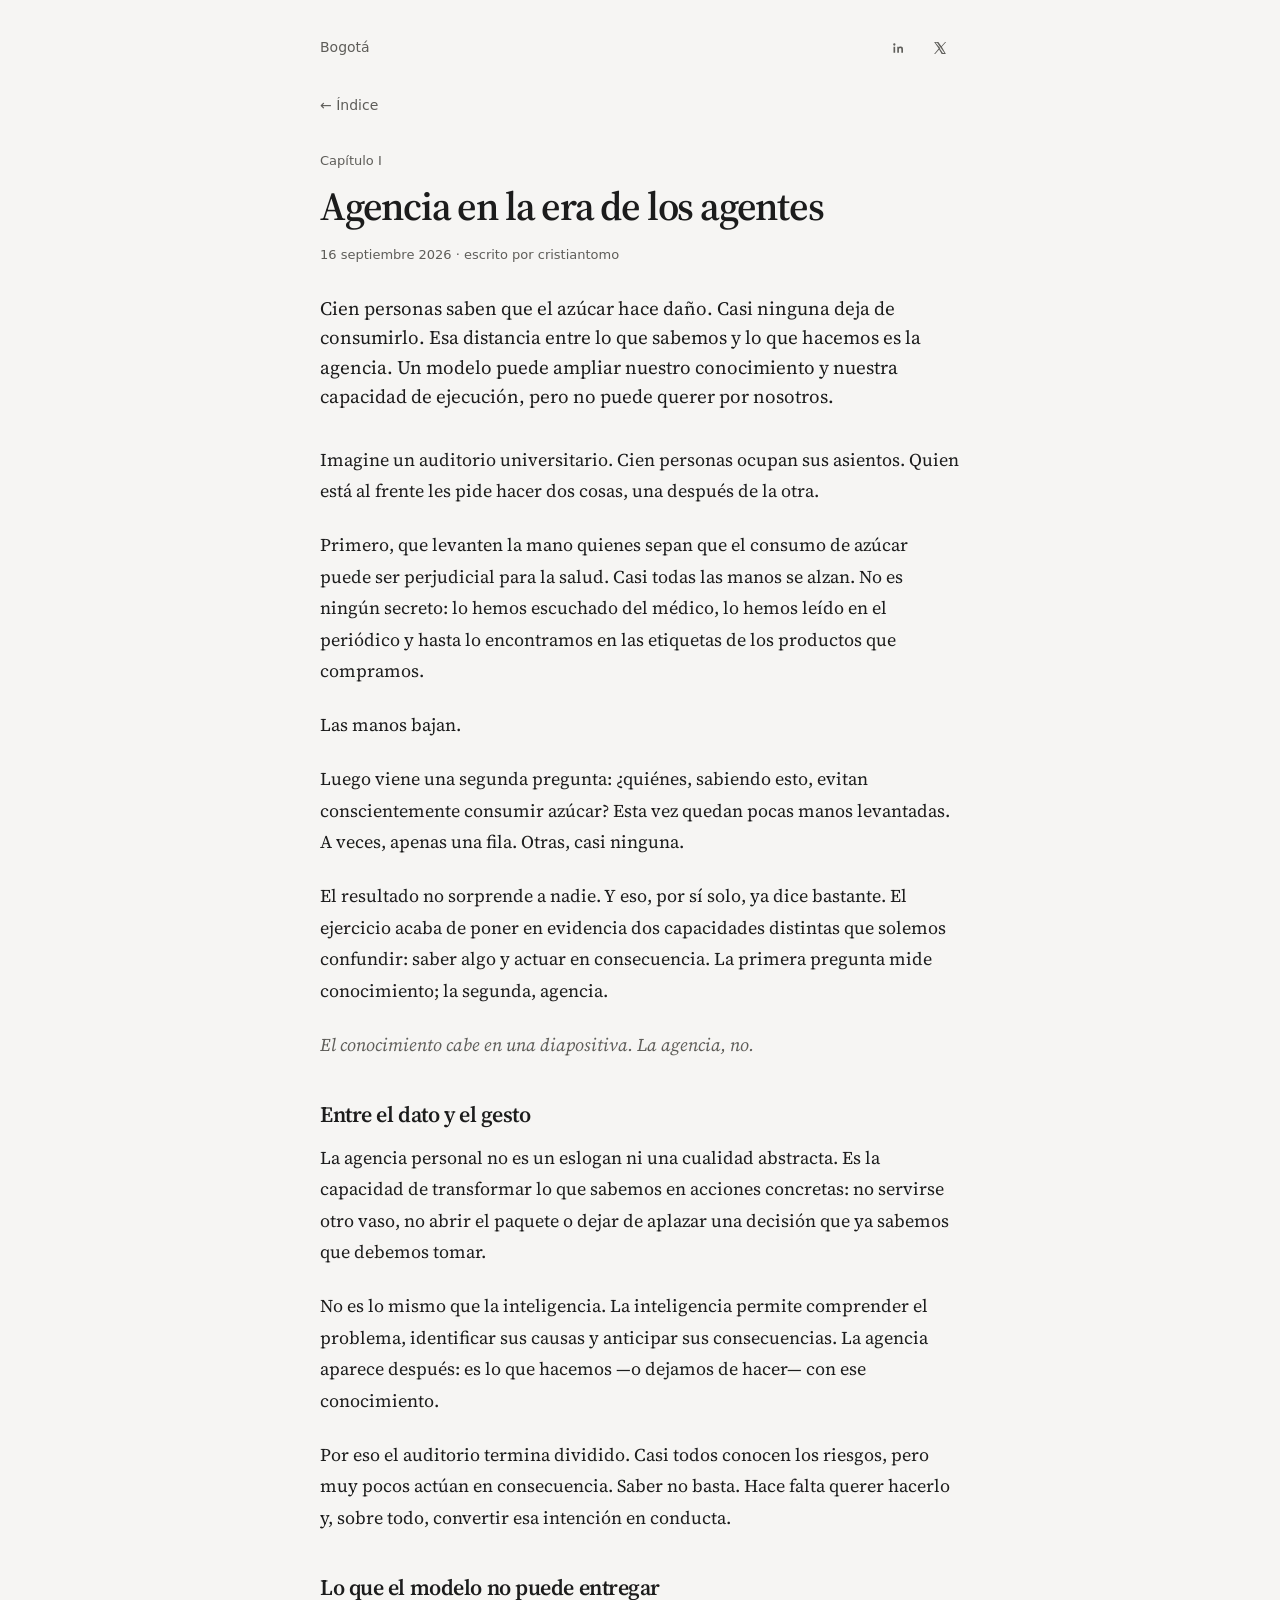
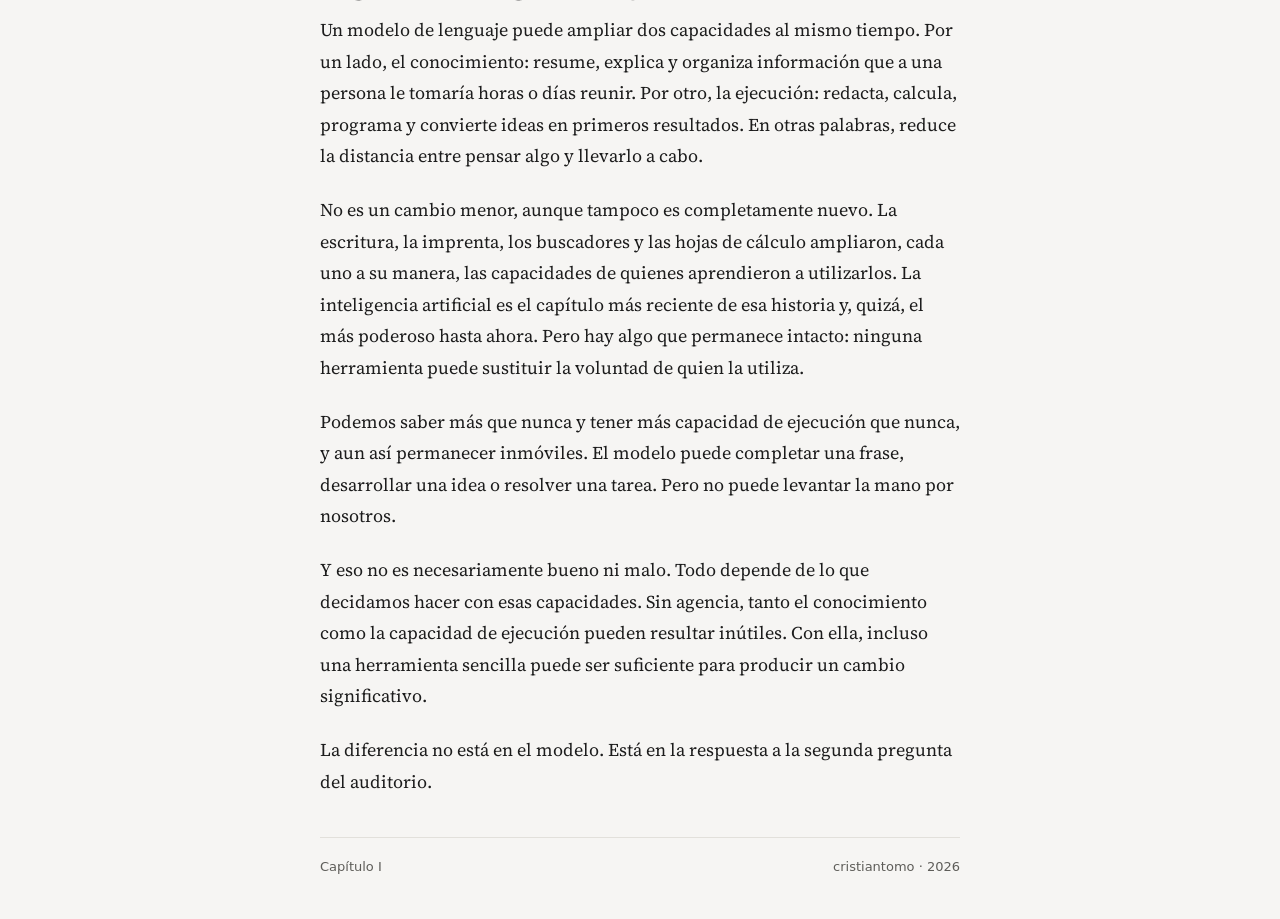
==== commit 8ad57c53: "Deja el sitio solo en colores claros y quita el cambio de tema." ====
--- a/agencia.html
+++ b/agencia.html
@@ -1,5 +1,5 @@
 <!DOCTYPE html>
-<html lang="es" data-theme="dark">
+<html lang="es">
 <head>
   <meta charset="UTF-8">
   <meta name="viewport" content="width=device-width, initial-scale=1.0">
@@ -20,9 +20,6 @@
         <a class="icon-btn" href="https://x.com/cristiantomo" target="_blank" rel="noopener noreferrer" aria-label="Twitter / X">
           <svg viewBox="0 0 24 24" aria-hidden="true"><path d="M14.7 10.3 21.2 3h-1.54l-5.66 6.35L9.5 3H3.2l6.82 9.73L3.2 21h1.54l5.96-6.7L14.5 21h6.3l-6.1-10.7Zm-2.1 2.37-.7-.97L5.3 4.17h2.36l4.45 6.2.69.97 5.8 8.08h-2.36l-4.64-6.75Z"/></svg>
         </a>
-        <button class="icon-btn" id="theme-toggle" type="button" aria-label="Cambiar tema">
-          <svg viewBox="0 0 24 24" aria-hidden="true"><path d="M12 3a1 1 0 0 1 1 1v1.2a1 1 0 1 1-2 0V4a1 1 0 0 1 1-1Zm0 14.8a1 1 0 0 1 1 1V21a1 1 0 1 1-2 0v-2.2a1 1 0 0 1 1-1ZM4 11a1 1 0 0 1 1-1h1.2a1 1 0 1 1 0 2H5a1 1 0 0 1-1-1Zm13.8 0a1 1 0 0 1 1-1H21a1 1 0 1 1 0 2h-2.2a1 1 0 0 1-1-1ZM6.22 6.22a1 1 0 0 1 1.42 0l.85.85a1 1 0 0 1-1.42 1.42l-.85-.85a1 1 0 0 1 0-1.42Zm9.29 9.29a1 1 0 0 1 1.42 0l.85.85a1 1 0 1 1-1.42 1.42l-.85-.85a1 1 0 0 1 0-1.42ZM17.78 6.22a1 1 0 0 1 0 1.42l-.85.85a1 1 0 1 1-1.42-1.42l.85-.85a1 1 0 0 1 1.42 0ZM8.49 15.51a1 1 0 0 1 0 1.42l-.85.85a1 1 0 1 1-1.42-1.42l.85-.85a1 1 0 0 1 1.42 0ZM12 7.5A4.5 4.5 0 1 1 7.5 12 4.5 4.5 0 0 1 12 7.5Z"/></svg>
-        </button>
       </div>
     </div>
   </header>
@@ -64,6 +61,5 @@
     </footer>
   </div>
 
-  <script src="theme.js"></script>
 </body>
 </html>
--- a/styles.css
+++ b/styles.css
@@ -6,13 +6,6 @@
   --max: 40rem;
   --serif: "Source Serif 4", Georgia, "Iowan Old Style", serif;
   --sans: system-ui, -apple-system, "Segoe UI", sans-serif;
-}
-
-[data-theme="dark"] {
-  --paper: #141413;
-  --ink: #eceae4;
-  --ink-soft: #aaa79f;
-  --line: #2c2c2a;
 }
 
 * {
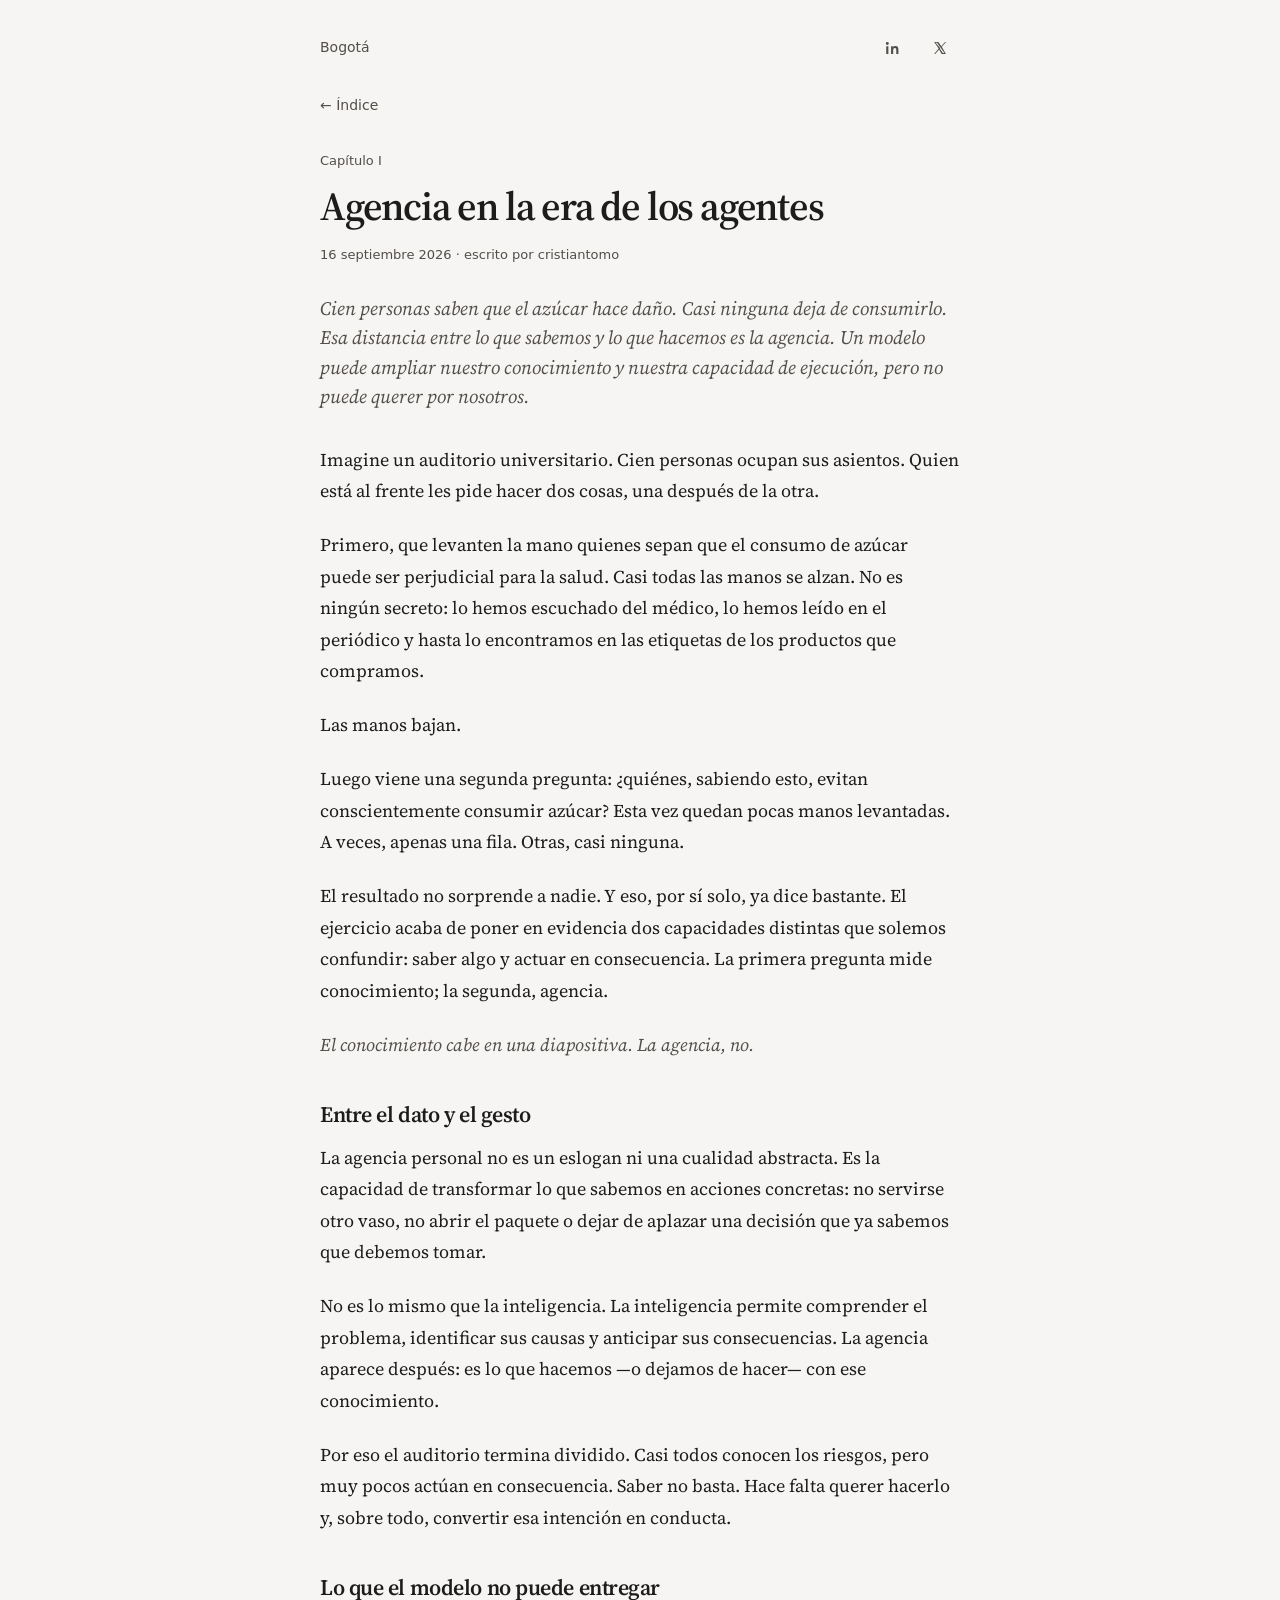
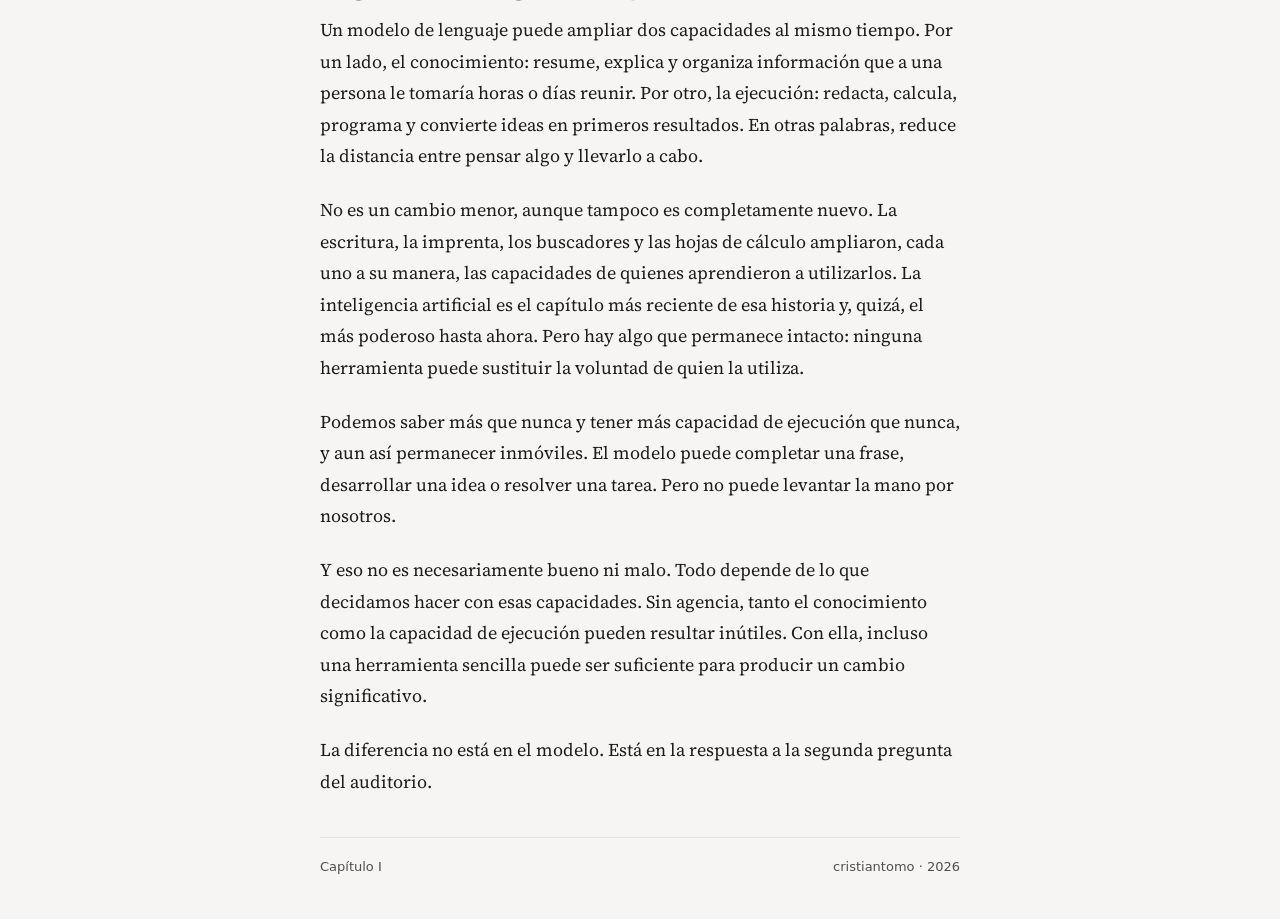
==== commit b8570ab5: "Ajusta contraste, iconos y la señal de que el índice se puede abrir." ====
--- a/agencia.html
+++ b/agencia.html
@@ -15,7 +15,7 @@
       <a class="brand" href="index.html">Bogotá</a>
       <div class="header-actions">
         <a class="icon-btn" href="https://www.linkedin.com/in/cristiantomo/" target="_blank" rel="noopener noreferrer" aria-label="LinkedIn">
-          <svg viewBox="0 0 24 24" aria-hidden="true"><path d="M6.5 8.5A1.75 1.75 0 1 1 6.5 5a1.75 1.75 0 0 1 0 3.5ZM5.25 10h2.5v9h-2.5v-9ZM10.25 10H13v1.23c.4-.78 1.4-1.48 2.88-1.48 3.08 0 3.62 1.86 3.62 4.66V19h-2.5v-4.2c0-1.2-.02-2.74-1.67-2.74-1.67 0-1.93 1.3-1.93 2.65V19h-2.5v-9Z"/></svg>
+          <svg viewBox="0 0 24 24" aria-hidden="true"><g transform="translate(12 12) scale(1.28) translate(-12 -12)"><path d="M6.5 8.5A1.75 1.75 0 1 1 6.5 5a1.75 1.75 0 0 1 0 3.5ZM5.25 10h2.5v9h-2.5v-9ZM10.25 10H13v1.23c.4-.78 1.4-1.48 2.88-1.48 3.08 0 3.62 1.86 3.62 4.66V19h-2.5v-4.2c0-1.2-.02-2.74-1.67-2.74-1.67 0-1.93 1.3-1.93 2.65V19h-2.5v-9Z"/></g></svg>
         </a>
         <a class="icon-btn" href="https://x.com/cristiantomo" target="_blank" rel="noopener noreferrer" aria-label="Twitter / X">
           <svg viewBox="0 0 24 24" aria-hidden="true"><path d="M14.7 10.3 21.2 3h-1.54l-5.66 6.35L9.5 3H3.2l6.82 9.73L3.2 21h1.54l5.96-6.7L14.5 21h6.3l-6.1-10.7Zm-2.1 2.37-.7-.97L5.3 4.17h2.36l4.45 6.2.69.97 5.8 8.08h-2.36l-4.64-6.75Z"/></svg>
--- a/styles.css
+++ b/styles.css
@@ -1,7 +1,7 @@
 :root {
   --paper: #f6f5f3;
   --ink: #1c1c1c;
-  --ink-soft: #5e5d59;
+  --ink-soft: #524e4a;
   --line: #e2e0db;
   --max: 40rem;
   --serif: "Source Serif 4", Georgia, "Iowan Old Style", serif;
@@ -83,7 +83,7 @@
 .byline-actions {
   display: flex;
   align-items: center;
-  gap: 2px;
+  gap: 8px;
 }
 
 .icon-btn {
@@ -171,8 +171,8 @@
 
 .chapter {
   display: grid;
-  grid-template-columns: 2rem 1fr;
-  gap: 12px 16px;
+  grid-template-columns: 6.25rem 1fr;
+  gap: 8px 12px;
   padding: 22px 0;
   border-bottom: 1px solid var(--line);
 }
@@ -181,6 +181,7 @@
   font-size: 14px;
   color: var(--ink-soft);
   padding-top: 5px;
+  white-space: nowrap;
 }
 
 .chapter h2 {
@@ -191,9 +192,25 @@
   text-wrap: balance;
 }
 
-.chapter:hover h2 {
+.chapter h2::after {
+  content: "→";
+  display: inline-block;
+  margin-left: 0.4em;
+  color: var(--ink-soft);
+  font-weight: 400;
+  font-size: 0.82em;
+}
+
+.chapter:hover h2,
+.chapter:focus-visible h2 {
   text-decoration: underline;
-  text-underline-offset: 3px;
+  text-decoration-thickness: 1px;
+  text-underline-offset: 4px;
+}
+
+.chapter:hover h2::after,
+.chapter:focus-visible h2::after {
+  color: var(--ink);
 }
 
 .chapter p {
@@ -245,7 +262,9 @@
 .summary {
   margin-top: 28px;
   font-size: 19px;
+  font-style: italic;
   line-height: 1.55;
+  color: var(--ink-soft);
   text-wrap: pretty;
 }
 
@@ -335,7 +354,7 @@
   }
 
   .chapter {
-    grid-template-columns: 1.5rem 1fr;
-    gap: 10px;
-  }
-}
+    grid-template-columns: 4.5rem 1fr;
+    gap: 8px;
+  }
+}
